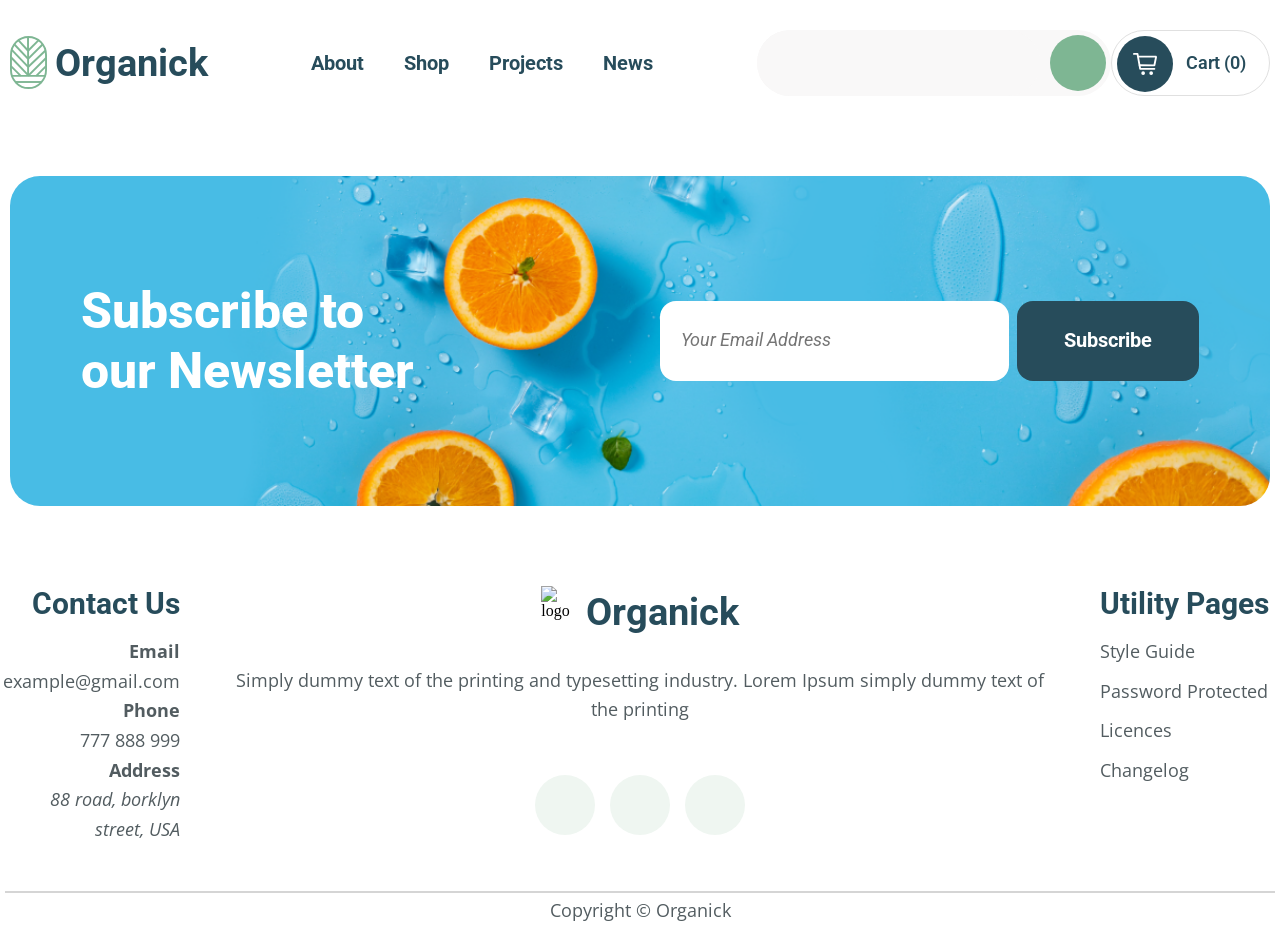
==== src/pages/aboutUs/index.html @ 2a3a6c88 "fix url" ====
<!DOCTYPE html>
<html lang="en">
<head>
    <meta charset="UTF-8">
    <meta name="viewport" content="width=device-width, initial-scale=1.0">
    <title>About Us</title>
    <link rel="preconnect" href="https://fonts.googleapis.com" />
    <link rel="preconnect" href="https://fonts.gstatic.com" crossorigin />
    <link
      href="https://fonts.googleapis.com/css2?family=Open+Sans:ital,wght@0,300..800;1,300..800&family=Roboto:ital,wght@0,100..900;1,100..900&family=Yellowtail&display=swap"
      rel="stylesheet"
    />
    <link rel="stylesheet" href="../../styles/main.css" />
</head>
<body>
    <main class = "main"></main>
    <script type="module" src="../../js/main.js"></script>
</body>
</html>
---- src/styles/main.css ----
@import url("normalize.css");
@import url("variables.css");
@import url("components/header.css");
@import url("components/logo.css");
@import url("components/nav.css");
@import url("components/nav_mob.css");
@import url("components/search.css");
@import url("components/cart_icon.css");
@import url("components/burger.css");
@import url("components/hero.css");
@import url("components/italicSuperTitle.css");
@import url("components/h1.css");
@import url("components/button.css");
@import url("components/offer.css");
@import url("components/h3.css");
@import url("components/aboutUs.css");
@import url("components/title.css");
@import url("components/paragraph.css");
@import url("components/iconBlock.css");
@import url("components/shop.css");
@import url("components/starsBlock.css");
@import url("components/product-card.css");
@import url("components/loader.css");
@import url("components/testimonialAndCounter.css");
@import url("components/slider.css");
@import url("components/circle-counter.css");
@import url("components/bestProduct.css");
@import url("components/whoWeAre.css");
@import url("components/titleWithParagraph.css");
@import url("components/gallery.css");
@import url("components/news.css");
@import url("components/new-card.css");
@import url("components/emailForm.css");
@import url("components/footer.css");
@import url("components/messenger.css");

.container {
    max-width: 1400px;
    margin: 0 auto;
}
.dfc {
    display: flex;
    flex-direction: column;
    align-items:center;
}
.dfr {
    display: flex;
    flex-direction: row;
}
.text-center {
    text-align: center;
}
.text-white {
    color: rgba(255, 255, 255, 1);
}
.m0a {
    margin: 0 auto;
}
.mb26 {
    margin-bottom: 26px;
}
.mb25 {
    margin-bottom: 25px;
}
.mb35 {
    margin-bottom: 35px;
}
.mb50 {
    margin-bottom: 50px;
}
.fs2 {
    flex-shrink: 2;
}
.fs3 {
    flex-shrink: 3;
}
.fg0 {
    flex-grow: 0;
}
.fg1 {
    flex-grow: 1;
}
.fg2 {
    flex-grow: 2;
}
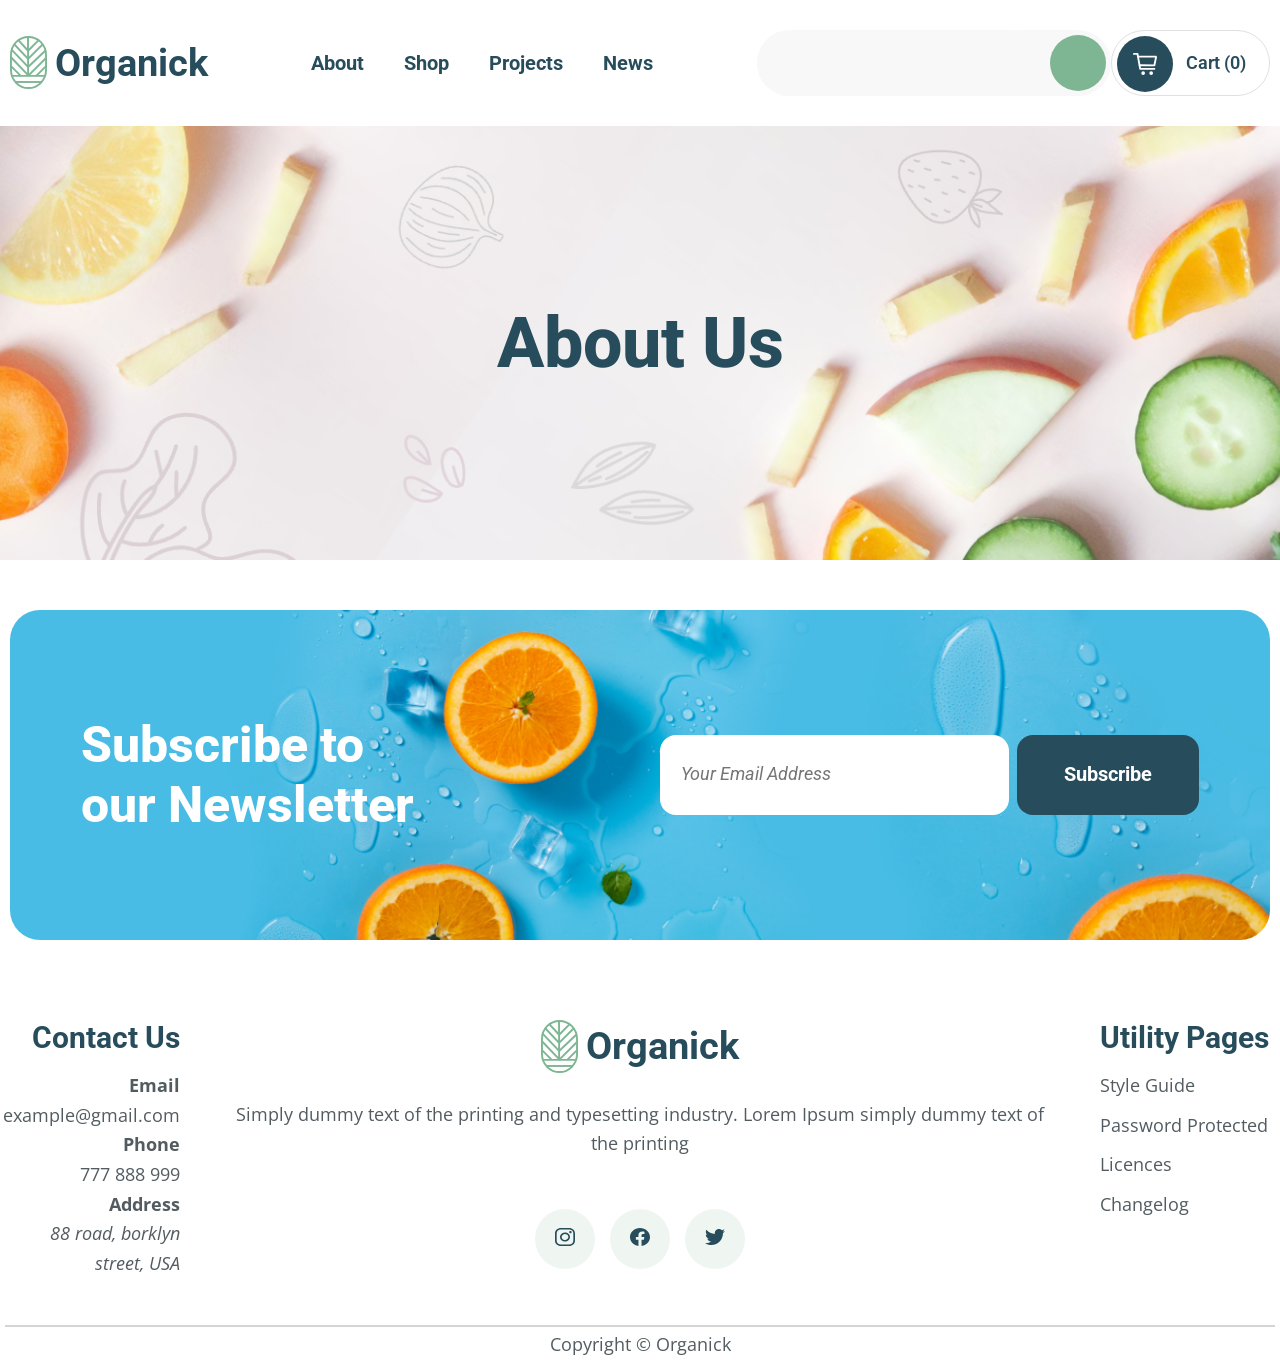
==== commit 7ec7a9c3: "banner was added" ====
--- a/src/pages/aboutUs/index.html
+++ b/src/pages/aboutUs/index.html
@@ -13,7 +13,11 @@
     <link rel="stylesheet" href="../../styles/main.css" />
 </head>
 <body>
-    <main class = "main"></main>
+    <main class = "main">
+        <section class = "banner">
+            
+        </section>
+    </main>
     <script type="module" src="../../js/main.js"></script>
 </body>
 </html>
--- a/src/styles/main.css
+++ b/src/styles/main.css
@@ -33,6 +33,7 @@
 @import url("components/emailForm.css");
 @import url("components/footer.css");
 @import url("components/messenger.css");
+@import url("components/banner.css");
 
 .container {
     max-width: 1400px;
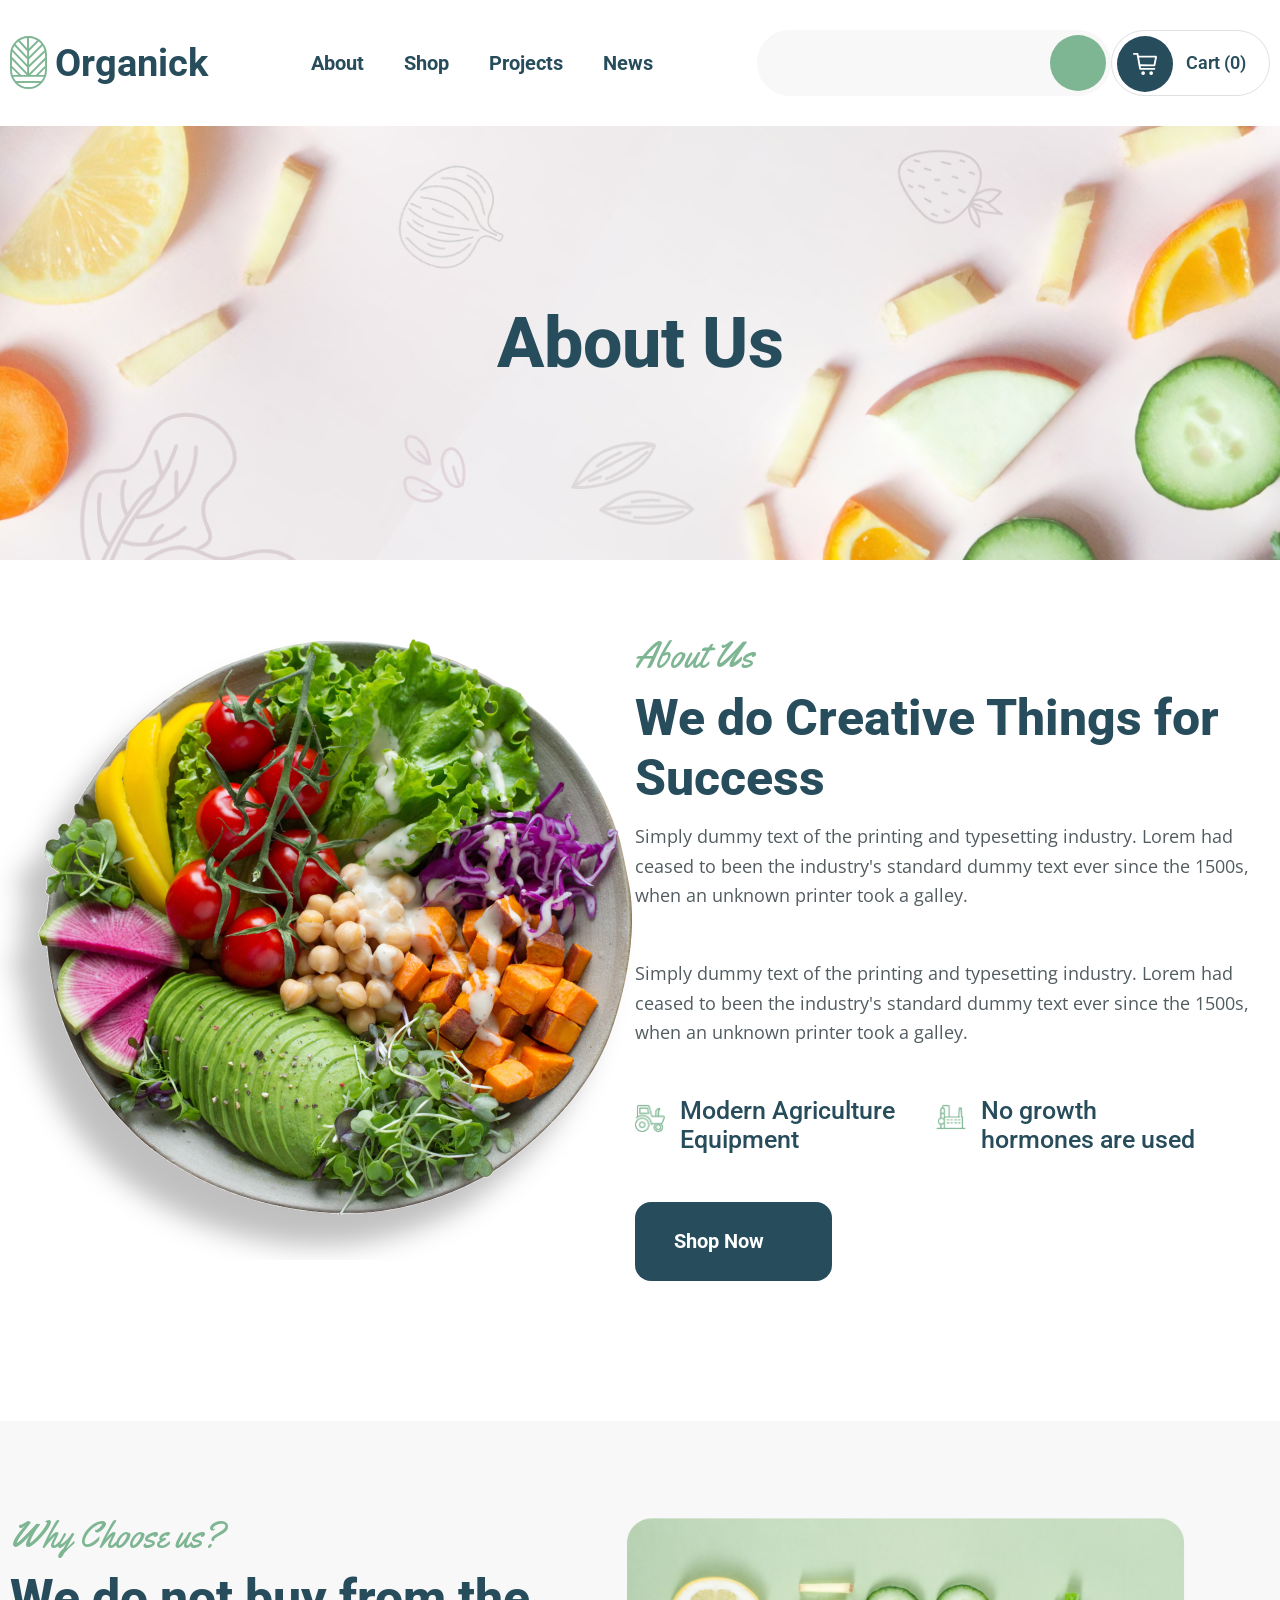
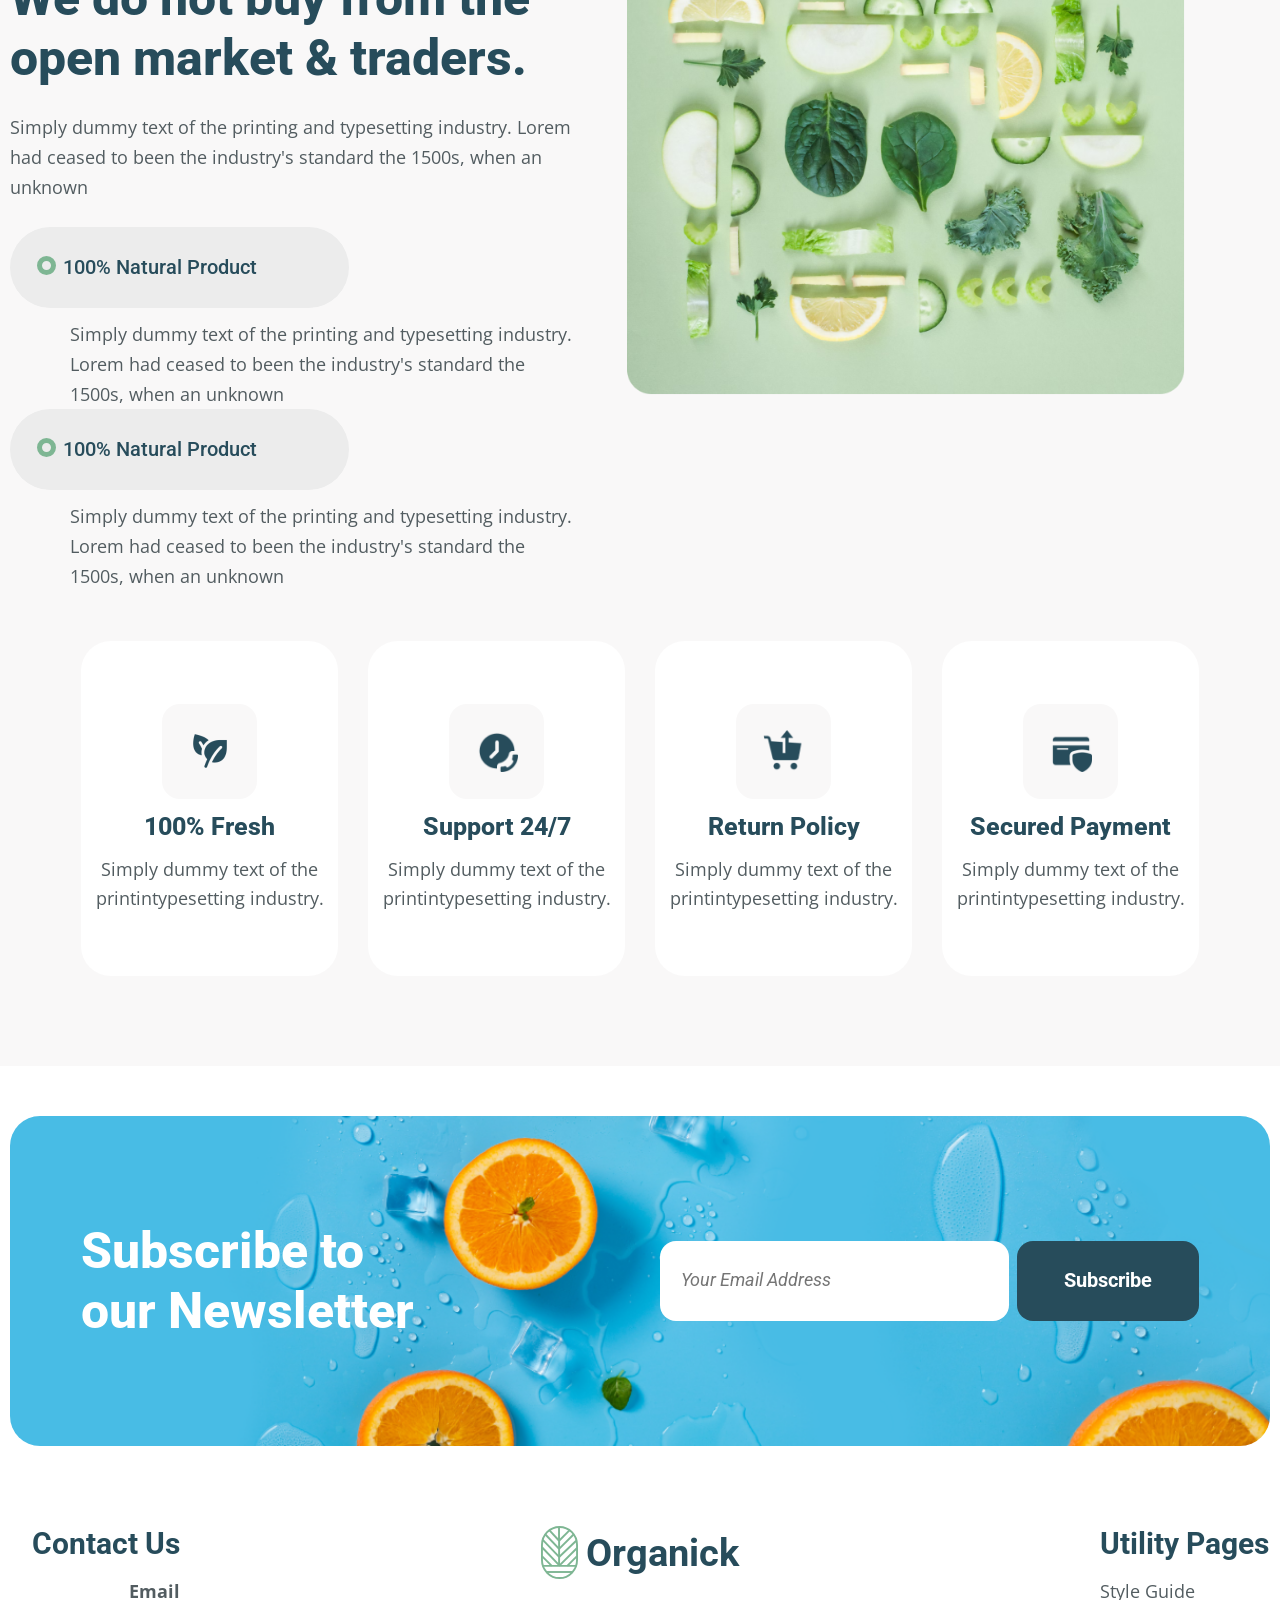
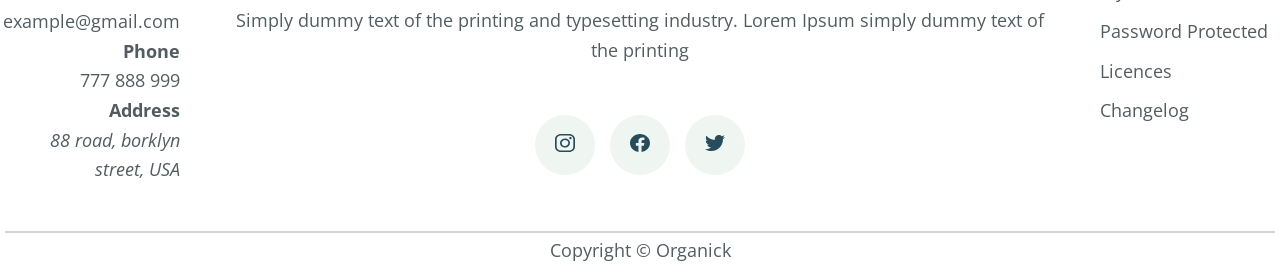
==== commit 742e2f0f: "before render workers list" ====
--- a/src/pages/aboutUs/index.html
+++ b/src/pages/aboutUs/index.html
@@ -1,8 +1,8 @@
-<!DOCTYPE html>
+<!doctype html>
 <html lang="en">
-<head>
-    <meta charset="UTF-8">
-    <meta name="viewport" content="width=device-width, initial-scale=1.0">
+  <head>
+    <meta charset="UTF-8" />
+    <meta name="viewport" content="width=device-width, initial-scale=1.0" />
     <title>About Us</title>
     <link rel="preconnect" href="https://fonts.googleapis.com" />
     <link rel="preconnect" href="https://fonts.gstatic.com" crossorigin />
@@ -11,13 +11,118 @@
       rel="stylesheet"
     />
     <link rel="stylesheet" href="../../styles/main.css" />
-</head>
-<body>
-    <main class = "main">
-        <section class = "banner">
-            
-        </section>
+  </head>
+  <body>
+    <main class="main">
+      <section class="banner"></section>
+      <section class="aboutUs bc-white">
+        <div class="container aboutUs-container">
+          <div class="aboutUs_img">
+            <img
+              class="aboutUs_img_inner top0"
+              src="../../assets/img/salate.png"
+              alt=""
+            />
+          </div>
+          <div class="aboutUs_info">
+            <span class="italicSuperTitle italicSuperTitle-mb8">About Us</span>
+            <h2 class="title title-mb14">We do Creative Things for Success</h2>
+            <p class="paragraph p-mb48">
+              Simply dummy text of the printing and typesetting industry. Lorem
+              had ceased to been the industry's standard dummy text ever since
+              the 1500s, when an unknown printer took a galley.
+            </p>
+            <p class="paragraph p-mb48">
+              Simply dummy text of the printing and typesetting industry. Lorem
+              had ceased to been the industry's standard dummy text ever since
+              the 1500s, when an unknown printer took a galley.
+            </p>
+            <div class="aboutUs_info_wrapper dfr">
+              <div class="iconTitle">
+                <div class="iconTitle_img">
+                  <img src="../../assets/icons/tractor.svg" alt="" />
+                </div>
+                <h3 class="iconTitle_title">Modern Agriculture Equipment</h3>
+              </div>
+              <div class="iconTitle">
+                <div class="iconTitle_img">
+                  <img src="../../assets/icons/chemical-plant.svg" alt="" />
+                </div>
+                <h3 class="iconTitle_title">No growth hormones are used</h3>
+              </div>
+            </div>
+            <a href="#" class="button btn-dark-color">
+              <span class="button_text text-white">Shop Now</span>
+              <div class="button_icon">
+                <img src="src/assets/icons/aerrow-blue.svg" alt="" />
+              </div>
+            </a>
+          </div>
+        </div>
+      </section>
+      <section class="chooseUs">
+        <div class="container chooseUs-container">
+          <div class="chooseUs_upperBlock">
+            <div class="chooseUs_upperBlock_info">
+              <span class="italicSuperTitle italicSuperTitle-mb8"
+                >Why Choose us?</span
+              >
+              <h2 class="title mb25">
+                We do not buy from the open market & traders.
+              </h2>
+              <p class="paragraph mb25">
+                Simply dummy text of the printing and typesetting industry.
+                Lorem had ceased to been the industry's standard the 1500s, when
+                an unknown
+              </p>
+              <div class="title-block01 mb12">
+                <div class="title-block01_circle"></div>
+                <span class="title-block01_text">100% Natural Product</span>
+              </div>
+              <p class="paragraph ml60">
+                Simply dummy text of the printing and typesetting industry.
+                Lorem had ceased to been the industry's standard the 1500s, when
+                an unknown
+              </p>
+              <div class="title-block01 mb12">
+                <div class="title-block01_circle"></div>
+                <span class="title-block01_text">100% Natural Product</span>
+              </div>
+              <p class="paragraph ml60">
+                Simply dummy text of the printing and typesetting industry.
+                Lorem had ceased to been the industry's standard the 1500s, when
+                an unknown
+              </p>
+            </div>
+            <div class="choose_upperBlock_img"><img src="../../assets/img/photo05.png" alt="" /></div>
+          </div>
+          <div class="chooseUs_lowerBlock">
+            <div class = "chooseUs_lowerBlock_wrapper">
+              <div class="best-side-card">
+                <div class = "best-side-card_rounded"><div class = "best-side-card_rounded_icon"><img src="../../assets/icons/natural-food.png" alt=""></div></div>
+                <h6 class = "best-side-card_title">100% Fresh</h6>
+                <p class = "best-side-card_text">Simply dummy text of the printintypesetting industry.</p>
+              </div>
+              <div class="best-side-card">
+                <div class = "best-side-card_rounded"><div class = "best-side-card_rounded_icon"><img src="../../assets/icons/phone-time.png" alt=""></div></div>
+                <h6 class = "best-side-card_title">Support 24/7</h6>
+                <p class = "best-side-card_text">Simply dummy text of the printintypesetting industry.</p>
+              </div>
+              <div class="best-side-card">
+                <div class = "best-side-card_rounded"><div class = "best-side-card_rounded_icon"><img src="../../assets/icons/return-purchase.png" alt=""></div></div>
+                <h6 class = "best-side-card_title">Return Policy</h6>
+                <p class = "best-side-card_text">Simply dummy text of the printintypesetting industry.</p>
+              </div>
+              <div class="best-side-card">
+                <div class = "best-side-card_rounded"><div class = "best-side-card_rounded_icon"><img src="../../assets/icons/card-security.png" alt=""></div></div>
+                <h6 class = "best-side-card_title">Secured Payment</h6>
+                <p class = "best-side-card_text">Simply dummy text of the printintypesetting industry.</p>
+              </div>
+            </div>
+          </div>
+        </div>
+      </section>
     </main>
     <script type="module" src="../../js/main.js"></script>
-</body>
-</html>+  </body>
+</html>
--- a/src/styles/main.css
+++ b/src/styles/main.css
@@ -34,10 +34,20 @@
 @import url("components/footer.css");
 @import url("components/messenger.css");
 @import url("components/banner.css");
+@import url("components/iconTitle.css");
+@import url("components/title-block01.css");
+@import url("components/chooseUs.css");
+@import url("components/best-side-card.css");
 
 .container {
     max-width: 1400px;
     margin: 0 auto;
+}
+.top0 {
+    top: 0px;
+}
+.bc-white {
+    background-color: #fff;
 }
 .dfc {
     display: flex;
@@ -57,6 +67,9 @@
 .m0a {
     margin: 0 auto;
 }
+.mb12 {
+    margin-bottom: 12px;
+}
 .mb26 {
     margin-bottom: 26px;
 }
@@ -68,6 +81,12 @@
 }
 .mb50 {
     margin-bottom: 50px;
+}
+.mbl25 {
+    margin-left: 25px;
+}
+.ml60 {
+    margin-left: 60px;
 }
 .fs2 {
     flex-shrink: 2;
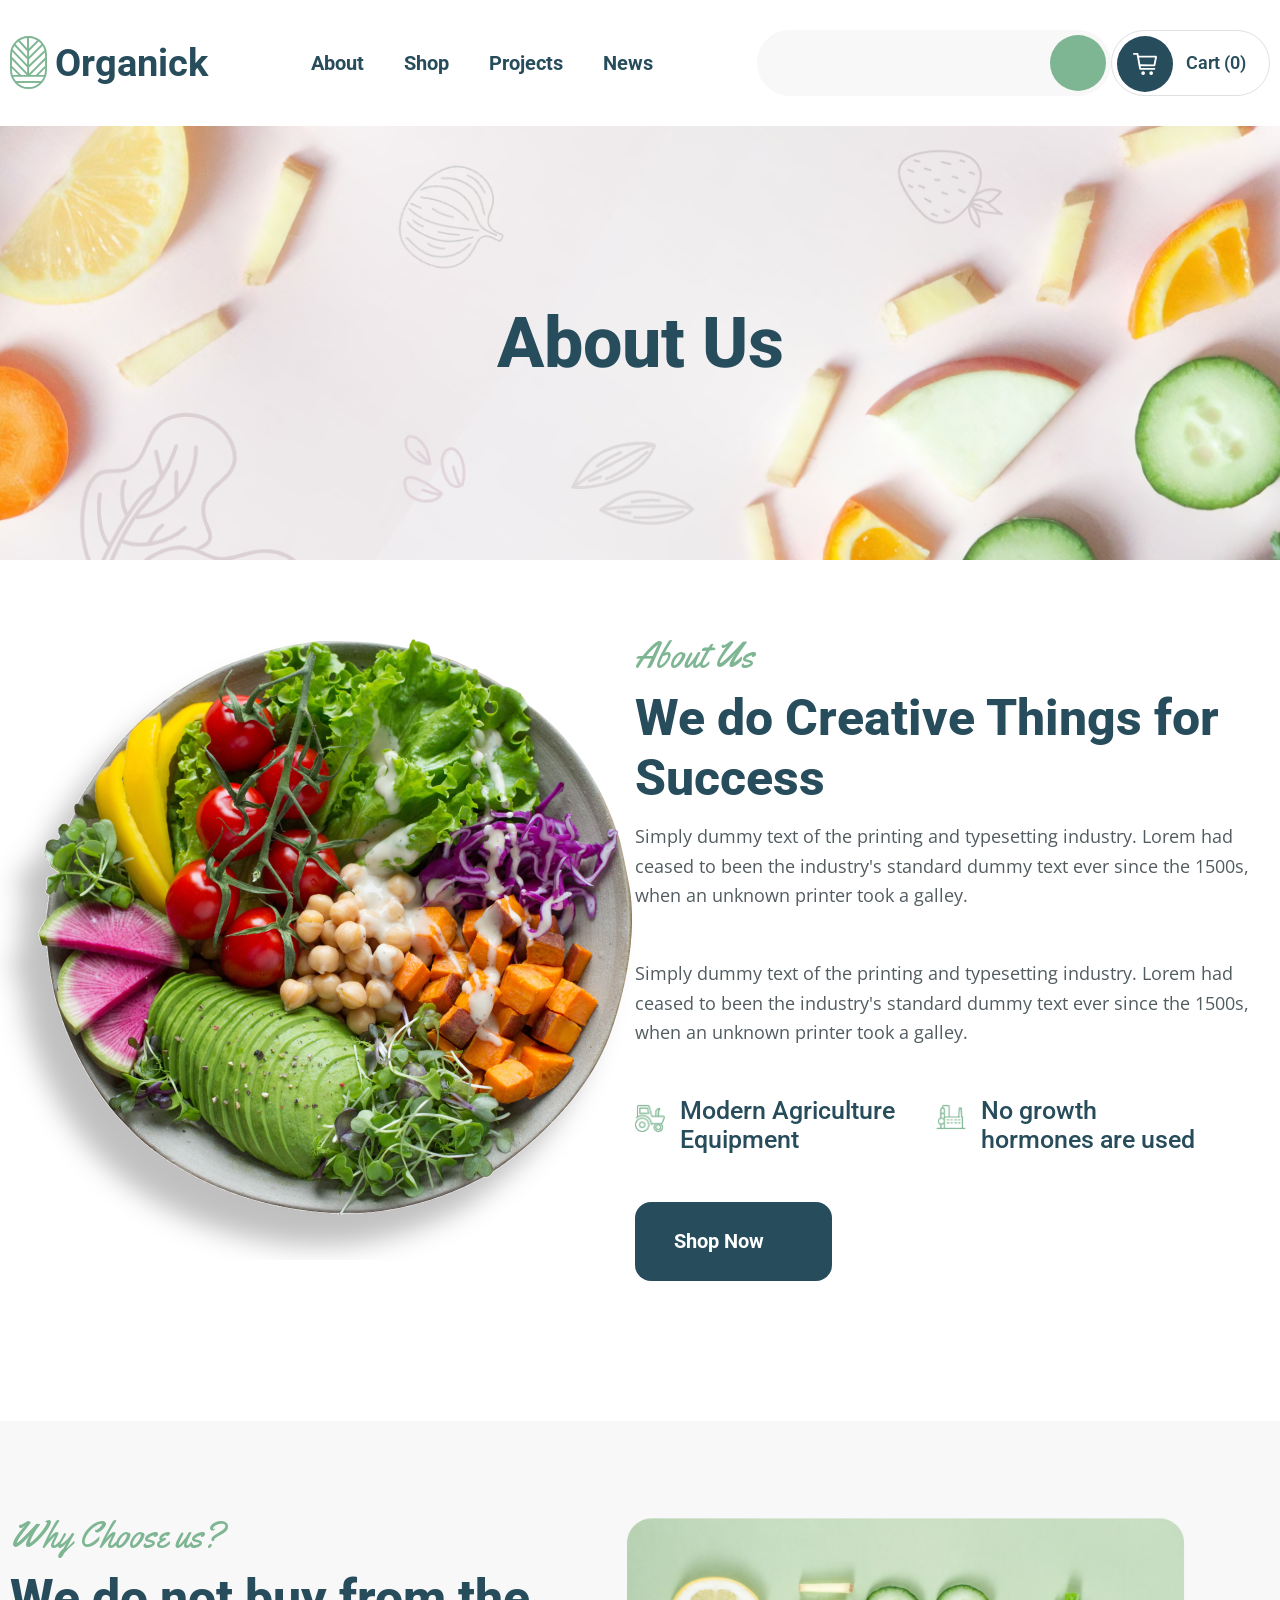
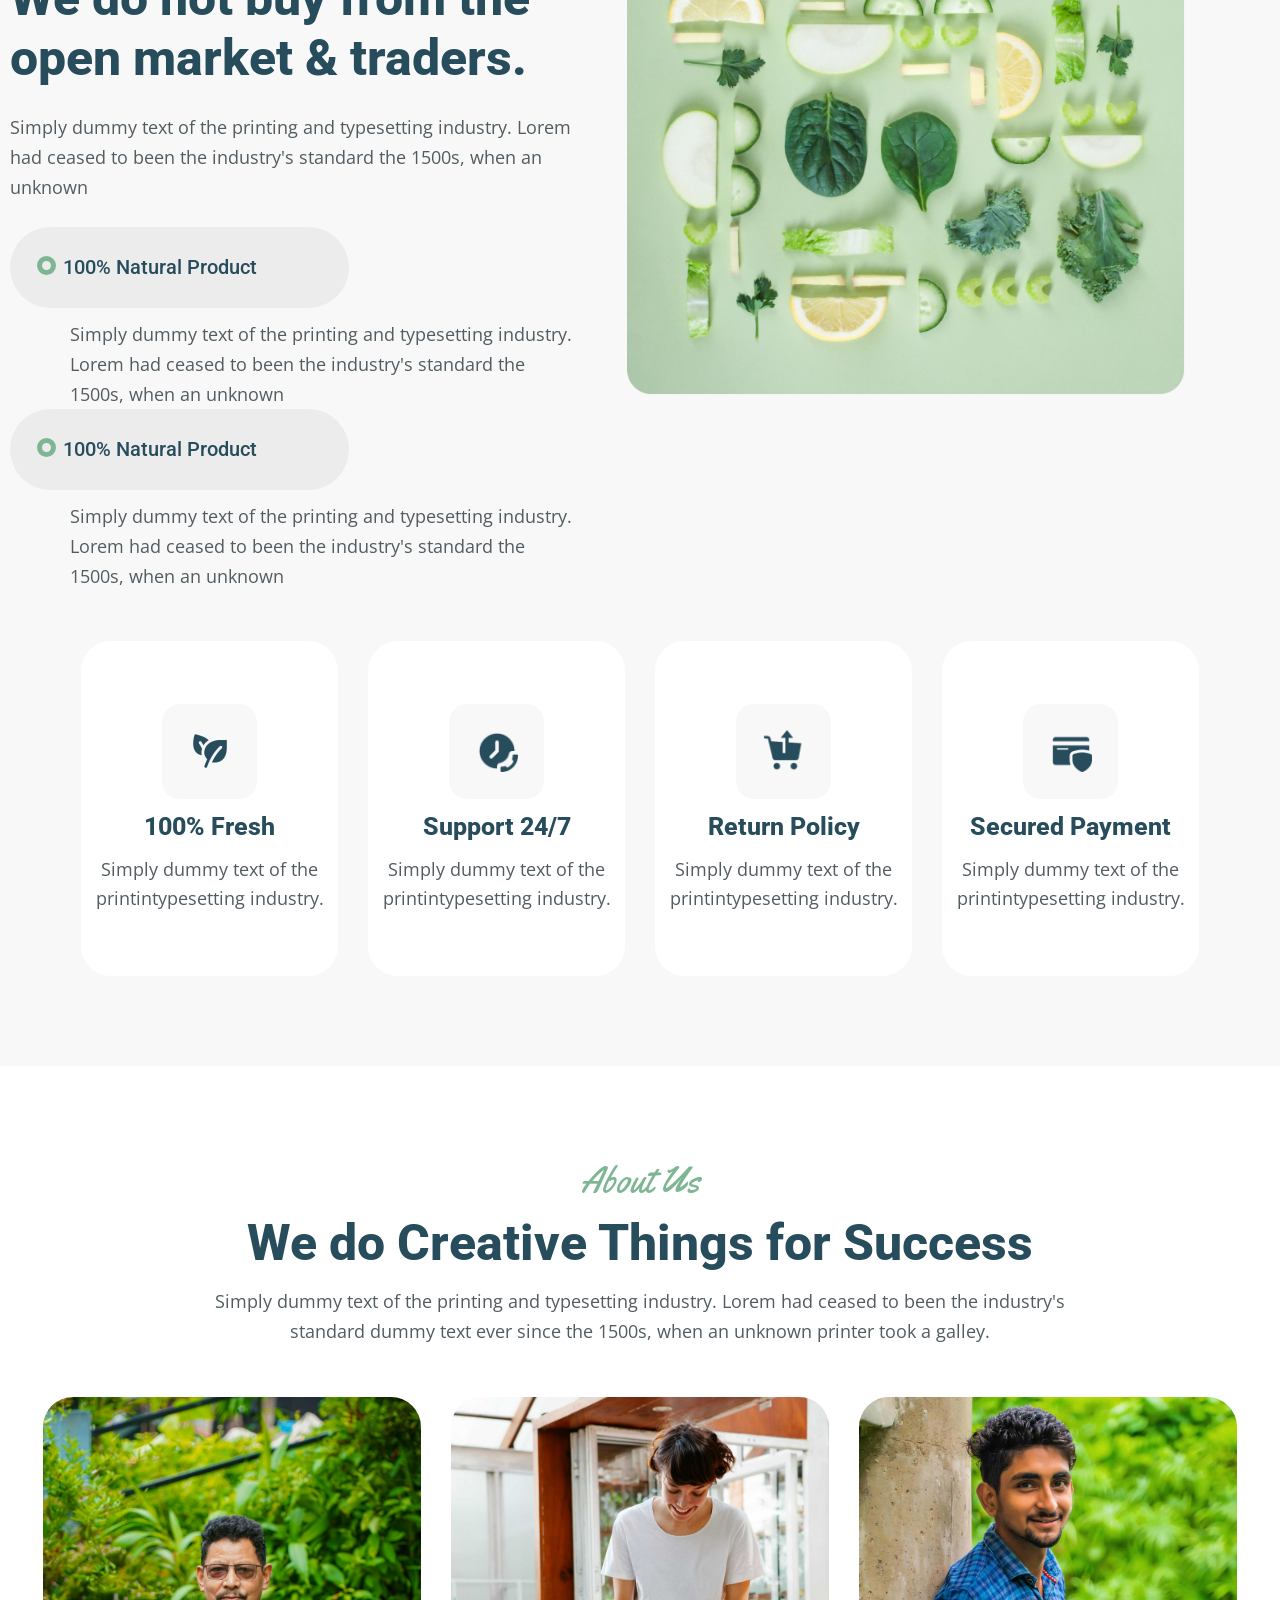
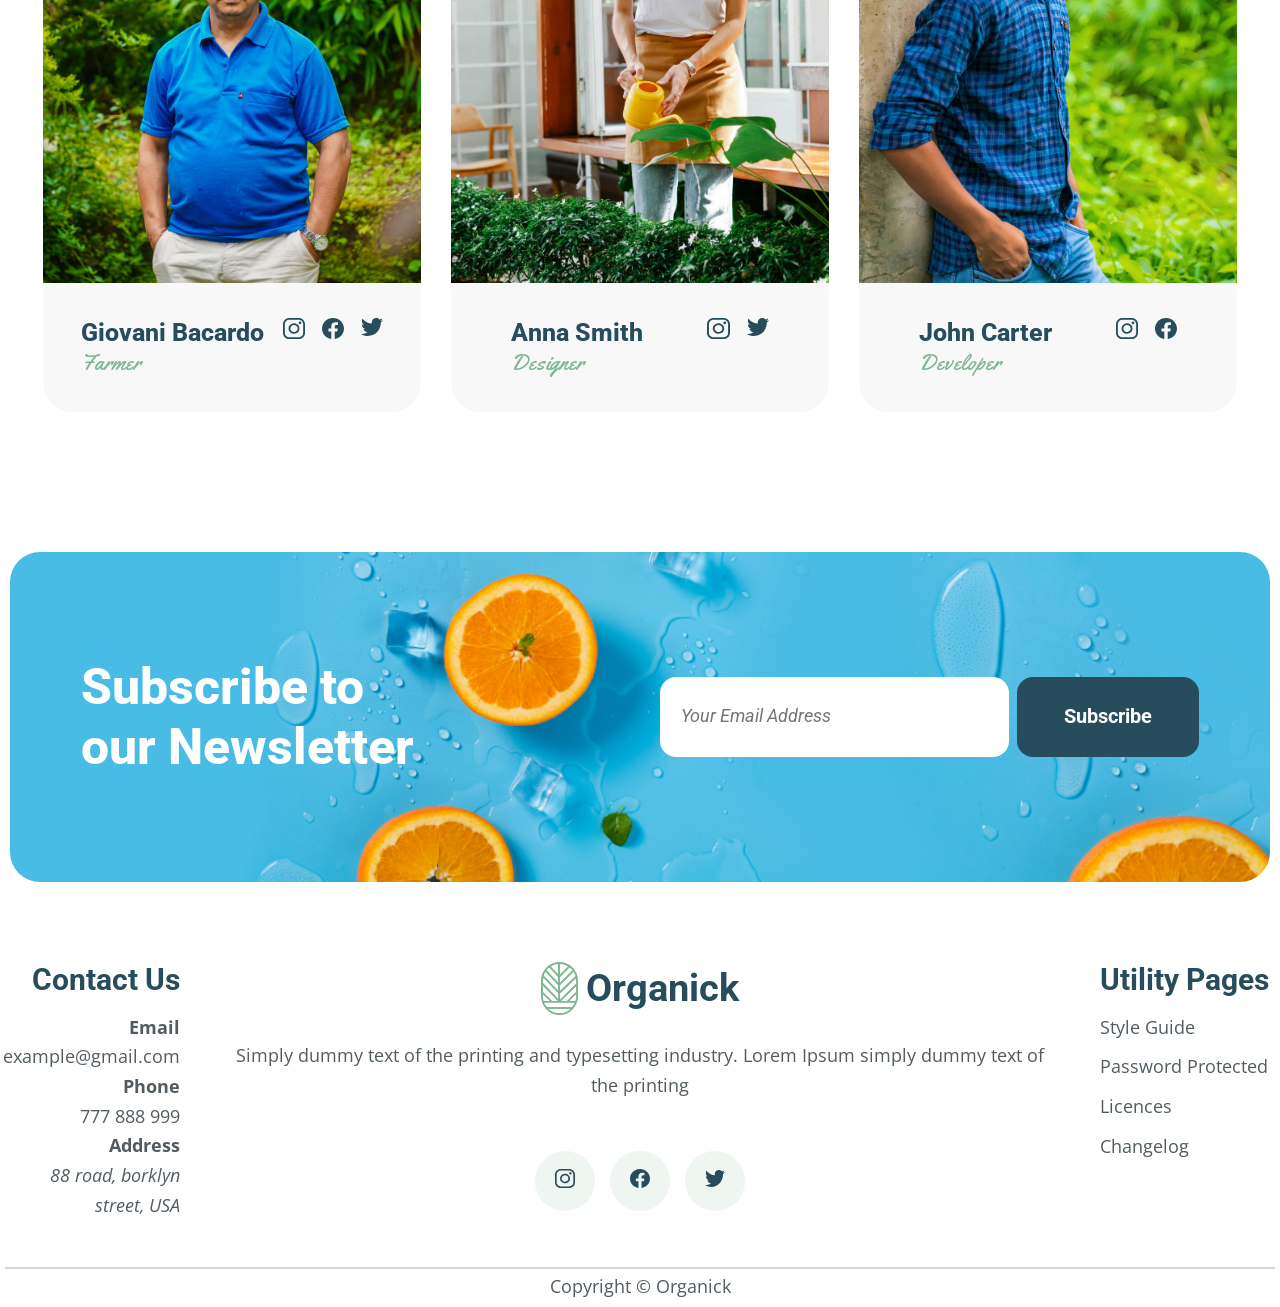
==== commit 05454155: "team list was dane and page about us too" ====
--- a/src/pages/aboutUs/index.html
+++ b/src/pages/aboutUs/index.html
@@ -94,29 +94,85 @@
                 an unknown
               </p>
             </div>
-            <div class="choose_upperBlock_img"><img src="../../assets/img/photo05.png" alt="" /></div>
+            <div class="choose_upperBlock_img">
+              <img src="../../assets/img/photo05.png" alt="" />
+            </div>
           </div>
           <div class="chooseUs_lowerBlock">
-            <div class = "chooseUs_lowerBlock_wrapper">
+            <div class="chooseUs_lowerBlock_wrapper">
               <div class="best-side-card">
-                <div class = "best-side-card_rounded"><div class = "best-side-card_rounded_icon"><img src="../../assets/icons/natural-food.png" alt=""></div></div>
-                <h6 class = "best-side-card_title">100% Fresh</h6>
-                <p class = "best-side-card_text">Simply dummy text of the printintypesetting industry.</p>
+                <div class="best-side-card_rounded">
+                  <div class="best-side-card_rounded_icon">
+                    <img src="../../assets/icons/natural-food.png" alt="" />
+                  </div>
+                </div>
+                <h6 class="best-side-card_title">100% Fresh</h6>
+                <p class="best-side-card_text">
+                  Simply dummy text of the printintypesetting industry.
+                </p>
               </div>
               <div class="best-side-card">
-                <div class = "best-side-card_rounded"><div class = "best-side-card_rounded_icon"><img src="../../assets/icons/phone-time.png" alt=""></div></div>
-                <h6 class = "best-side-card_title">Support 24/7</h6>
-                <p class = "best-side-card_text">Simply dummy text of the printintypesetting industry.</p>
+                <div class="best-side-card_rounded">
+                  <div class="best-side-card_rounded_icon">
+                    <img src="../../assets/icons/phone-time.png" alt="" />
+                  </div>
+                </div>
+                <h6 class="best-side-card_title">Support 24/7</h6>
+                <p class="best-side-card_text">
+                  Simply dummy text of the printintypesetting industry.
+                </p>
               </div>
               <div class="best-side-card">
-                <div class = "best-side-card_rounded"><div class = "best-side-card_rounded_icon"><img src="../../assets/icons/return-purchase.png" alt=""></div></div>
-                <h6 class = "best-side-card_title">Return Policy</h6>
-                <p class = "best-side-card_text">Simply dummy text of the printintypesetting industry.</p>
+                <div class="best-side-card_rounded">
+                  <div class="best-side-card_rounded_icon">
+                    <img src="../../assets/icons/return-purchase.png" alt="" />
+                  </div>
+                </div>
+                <h6 class="best-side-card_title">Return Policy</h6>
+                <p class="best-side-card_text">
+                  Simply dummy text of the printintypesetting industry.
+                </p>
               </div>
               <div class="best-side-card">
-                <div class = "best-side-card_rounded"><div class = "best-side-card_rounded_icon"><img src="../../assets/icons/card-security.png" alt=""></div></div>
-                <h6 class = "best-side-card_title">Secured Payment</h6>
-                <p class = "best-side-card_text">Simply dummy text of the printintypesetting industry.</p>
+                <div class="best-side-card_rounded">
+                  <div class="best-side-card_rounded_icon">
+                    <img src="../../assets/icons/card-security.png" alt="" />
+                  </div>
+                </div>
+                <h6 class="best-side-card_title">Secured Payment</h6>
+                <p class="best-side-card_text">
+                  Simply dummy text of the printintypesetting industry.
+                </p>
+              </div>
+            </div>
+          </div>
+        </div>
+      </section>
+      <section class="teams">
+        <div class="container teams-container">
+          <span class="italicSuperTitle italicSuperTitle-mb8 text-center">About Us</span>
+          <h2 class="title title-mb14 text-center">We do Creative Things for Success</h2>
+          <p class="paragraph text-center mw850 m0a">
+            Simply dummy text of the printing and typesetting industry. Lorem
+            had ceased to been the industry's standard dummy text ever since the
+            1500s, when an unknown printer took a galley.
+          </p>
+          <div class="teams_wrapper">
+            <div class="team-card">
+              <div class="team-card_photo"><img src="../../assets/team/team01.jpg" alt="" /></div>
+              <div class="team-card_info">
+                <div class="team-card_info_text">
+                  <span class="team-card_info_text_name">Giovani Bacardo</span>
+                  <span class="team-card_info_text_profession">Farmer</span>
+                </div>
+                <div class="team-card_info_messengers">
+                  <a href="#" class="team-card_info_messengers_icon"
+                    ><img src="../../assets/logo/insta.svg" alt=""
+                  /></a>
+                  <a href="#" class="team-card_info_messengers_icon"
+                    ><img src="../../assets/logo/twiter.svg" alt=""
+                  /></a>
+                </div>
               </div>
             </div>
           </div>
--- a/src/styles/main.css
+++ b/src/styles/main.css
@@ -38,6 +38,8 @@
 @import url("components/title-block01.css");
 @import url("components/chooseUs.css");
 @import url("components/best-side-card.css");
+@import url("components/teams.css");
+@import url("components/team-card.css");
 
 .container {
     max-width: 1400px;
@@ -63,6 +65,9 @@
 }
 .text-white {
     color: rgba(255, 255, 255, 1);
+}
+.mw850 {
+    max-width: 850px;
 }
 .m0a {
     margin: 0 auto;
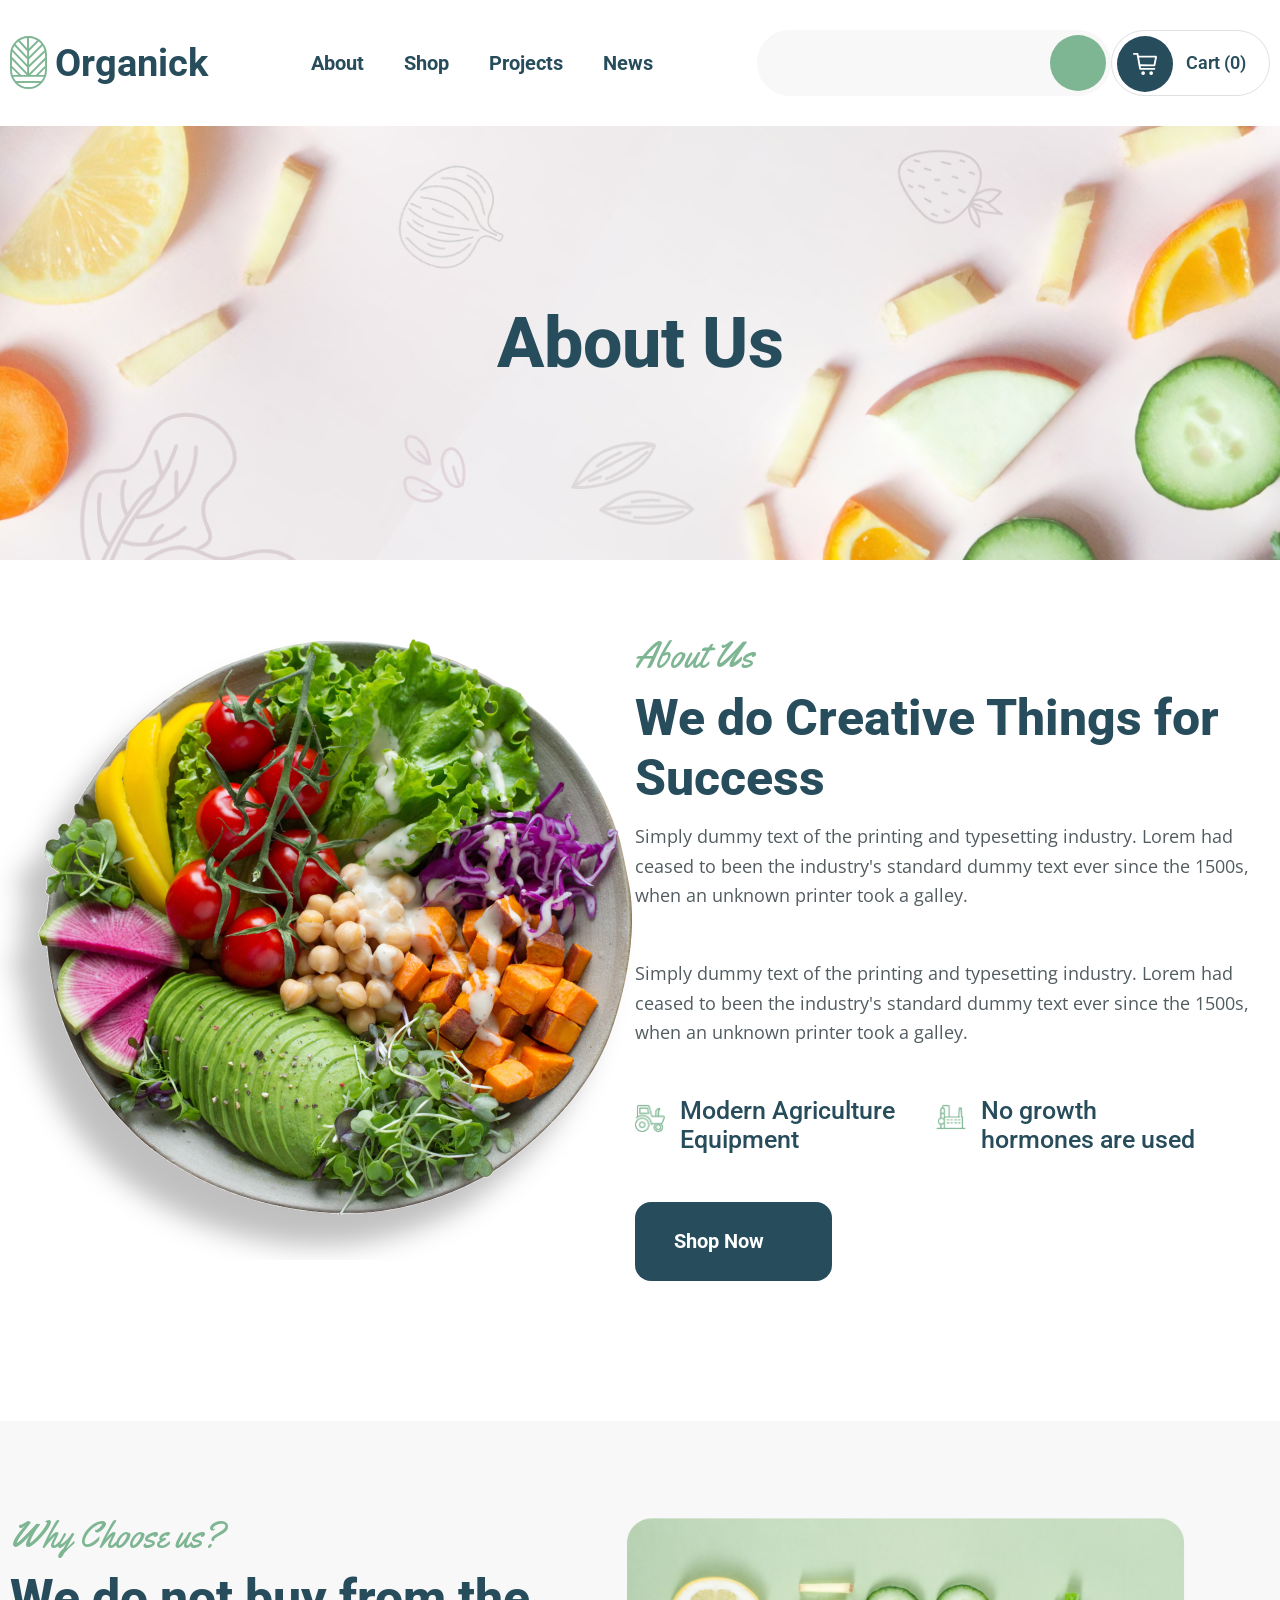
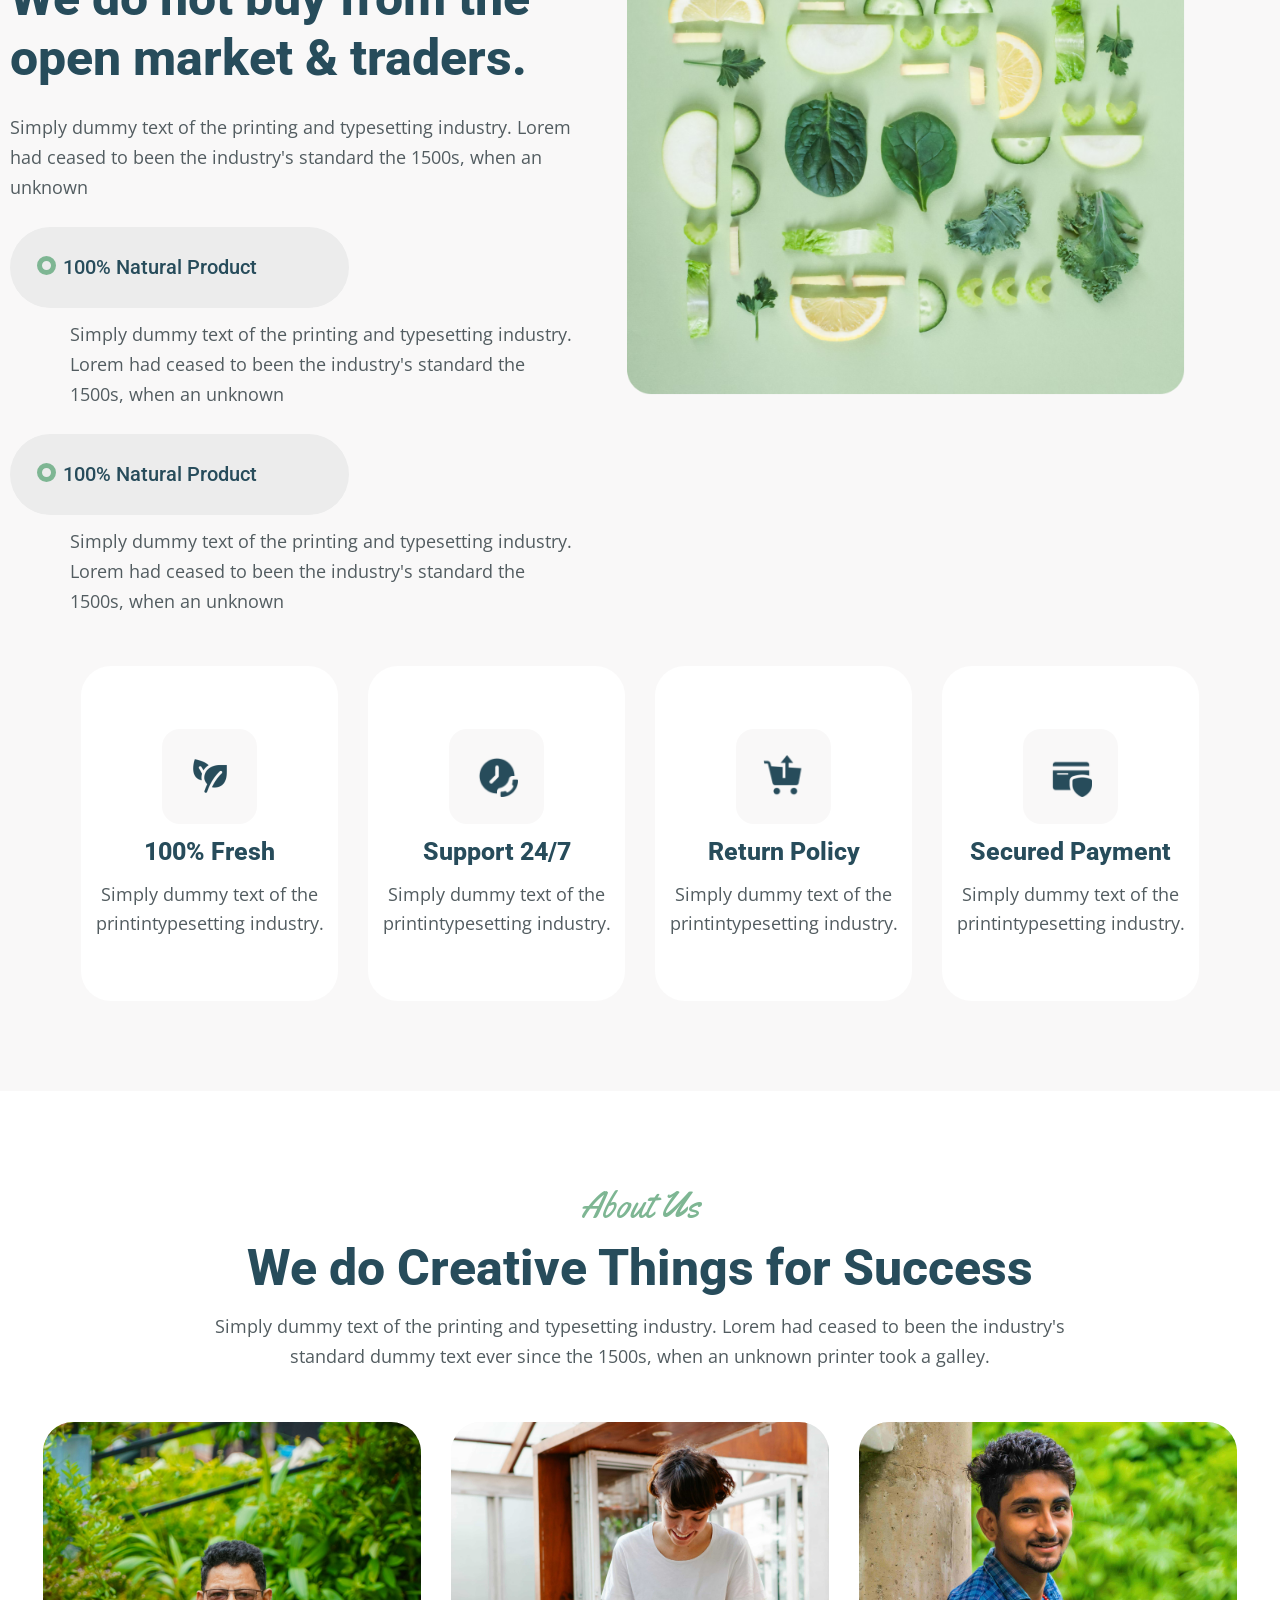
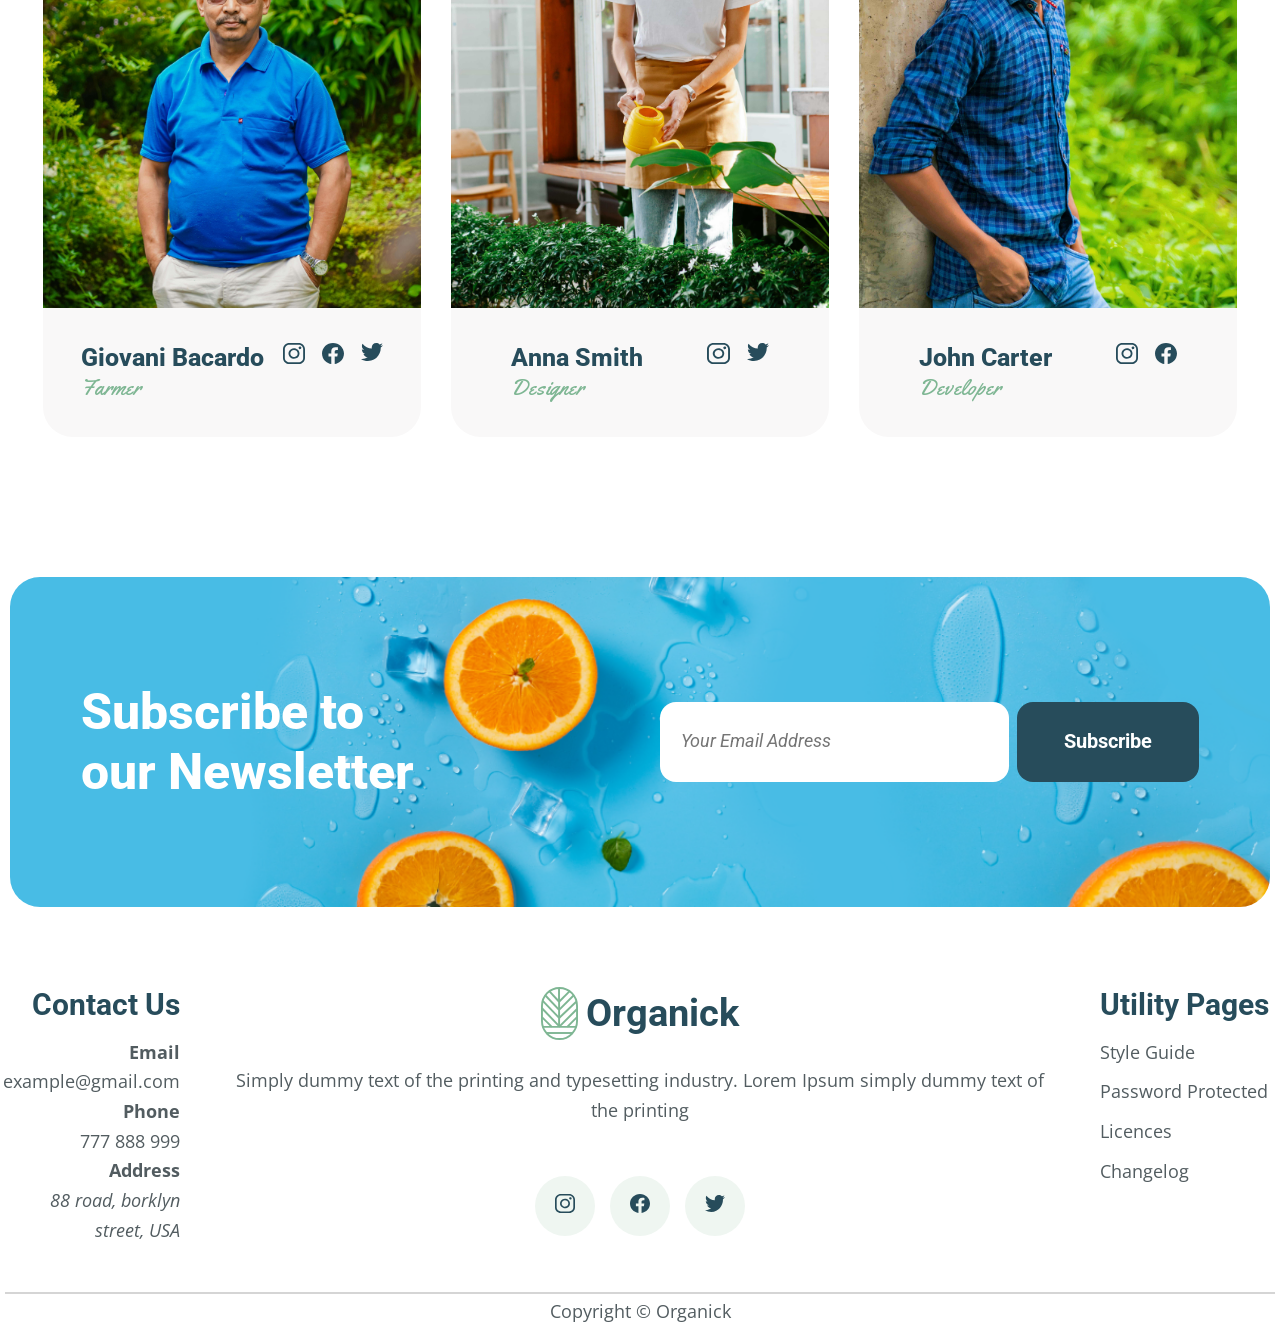
==== commit 16d4ddee: "pagination was added" ====
--- a/src/pages/aboutUs/index.html
+++ b/src/pages/aboutUs/index.html
@@ -79,7 +79,7 @@
                 <div class="title-block01_circle"></div>
                 <span class="title-block01_text">100% Natural Product</span>
               </div>
-              <p class="paragraph ml60">
+              <p class="paragraph ml60 mb25">
                 Simply dummy text of the printing and typesetting industry.
                 Lorem had ceased to been the industry's standard the 1500s, when
                 an unknown
--- a/src/styles/main.css
+++ b/src/styles/main.css
@@ -40,6 +40,7 @@
 @import url("components/best-side-card.css");
 @import url("components/teams.css");
 @import url("components/team-card.css");
+@import url("components/pagination.css");
 
 .container {
     max-width: 1400px;
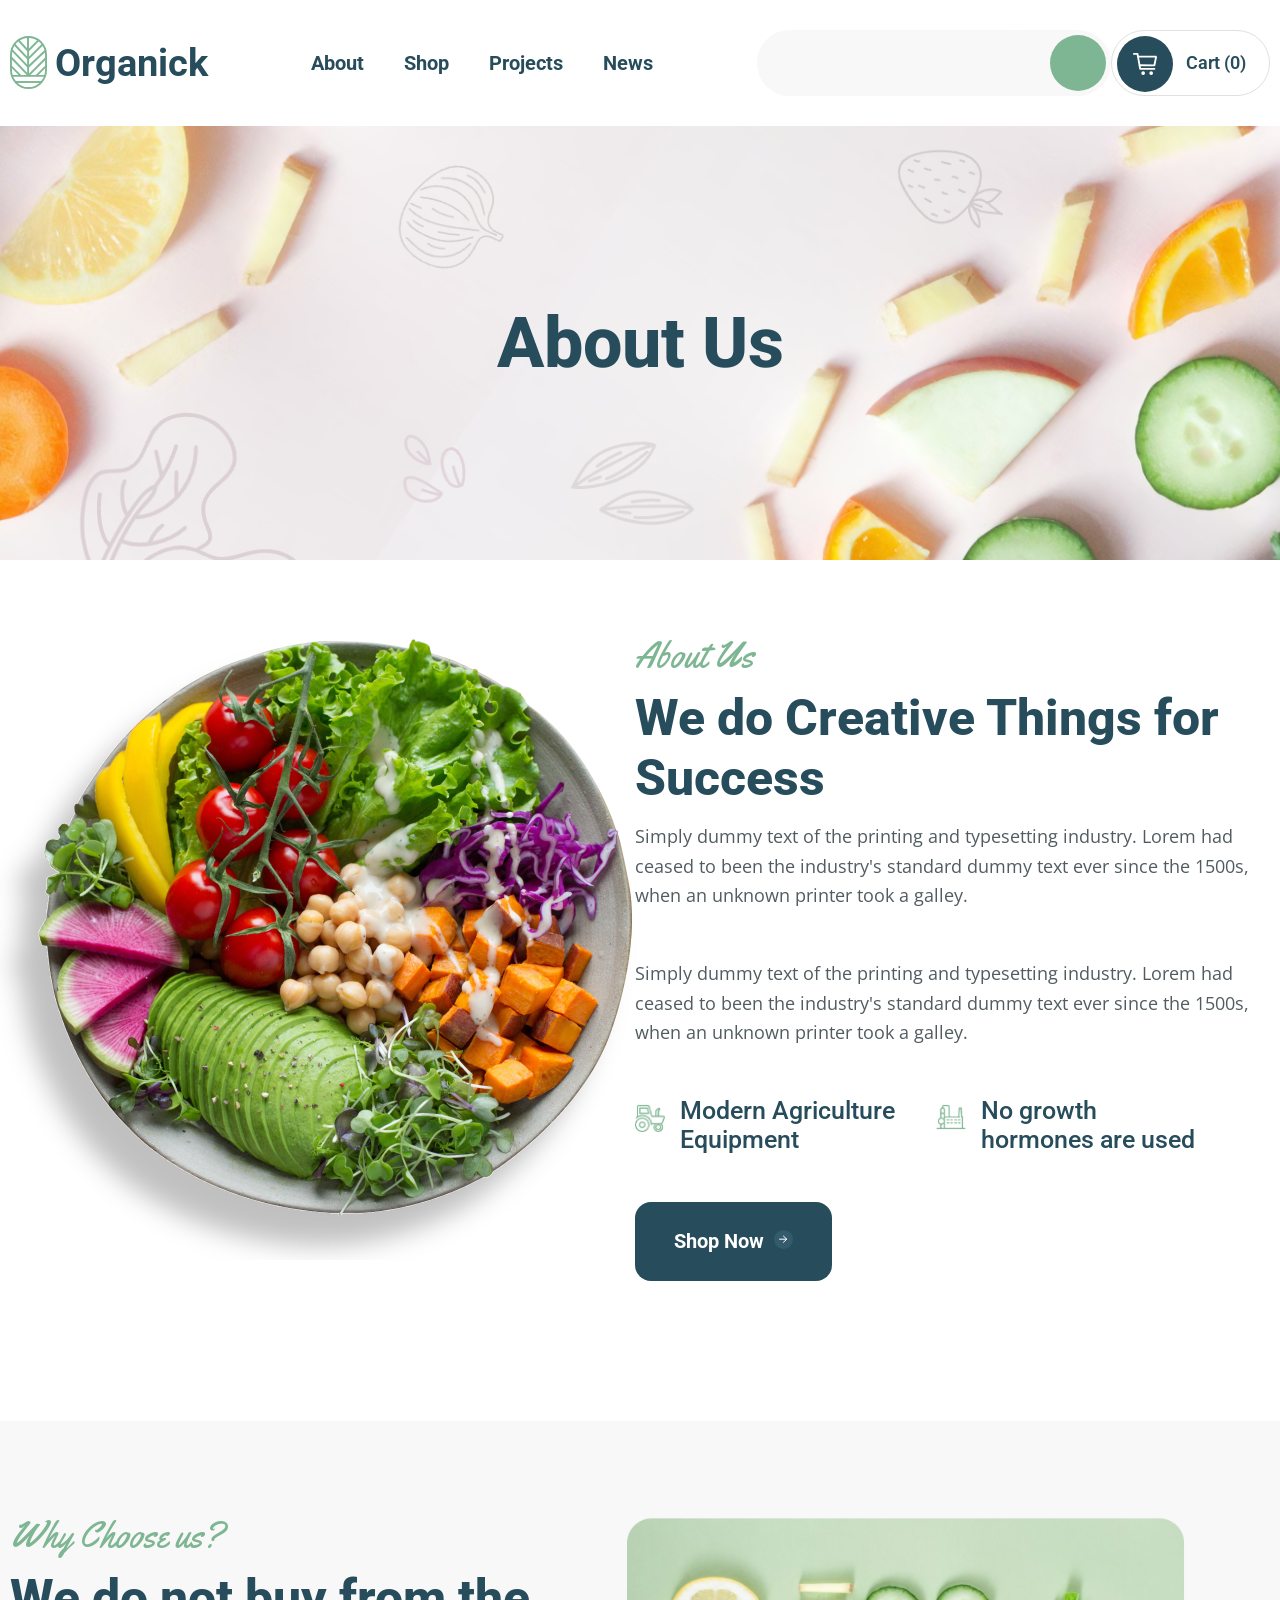
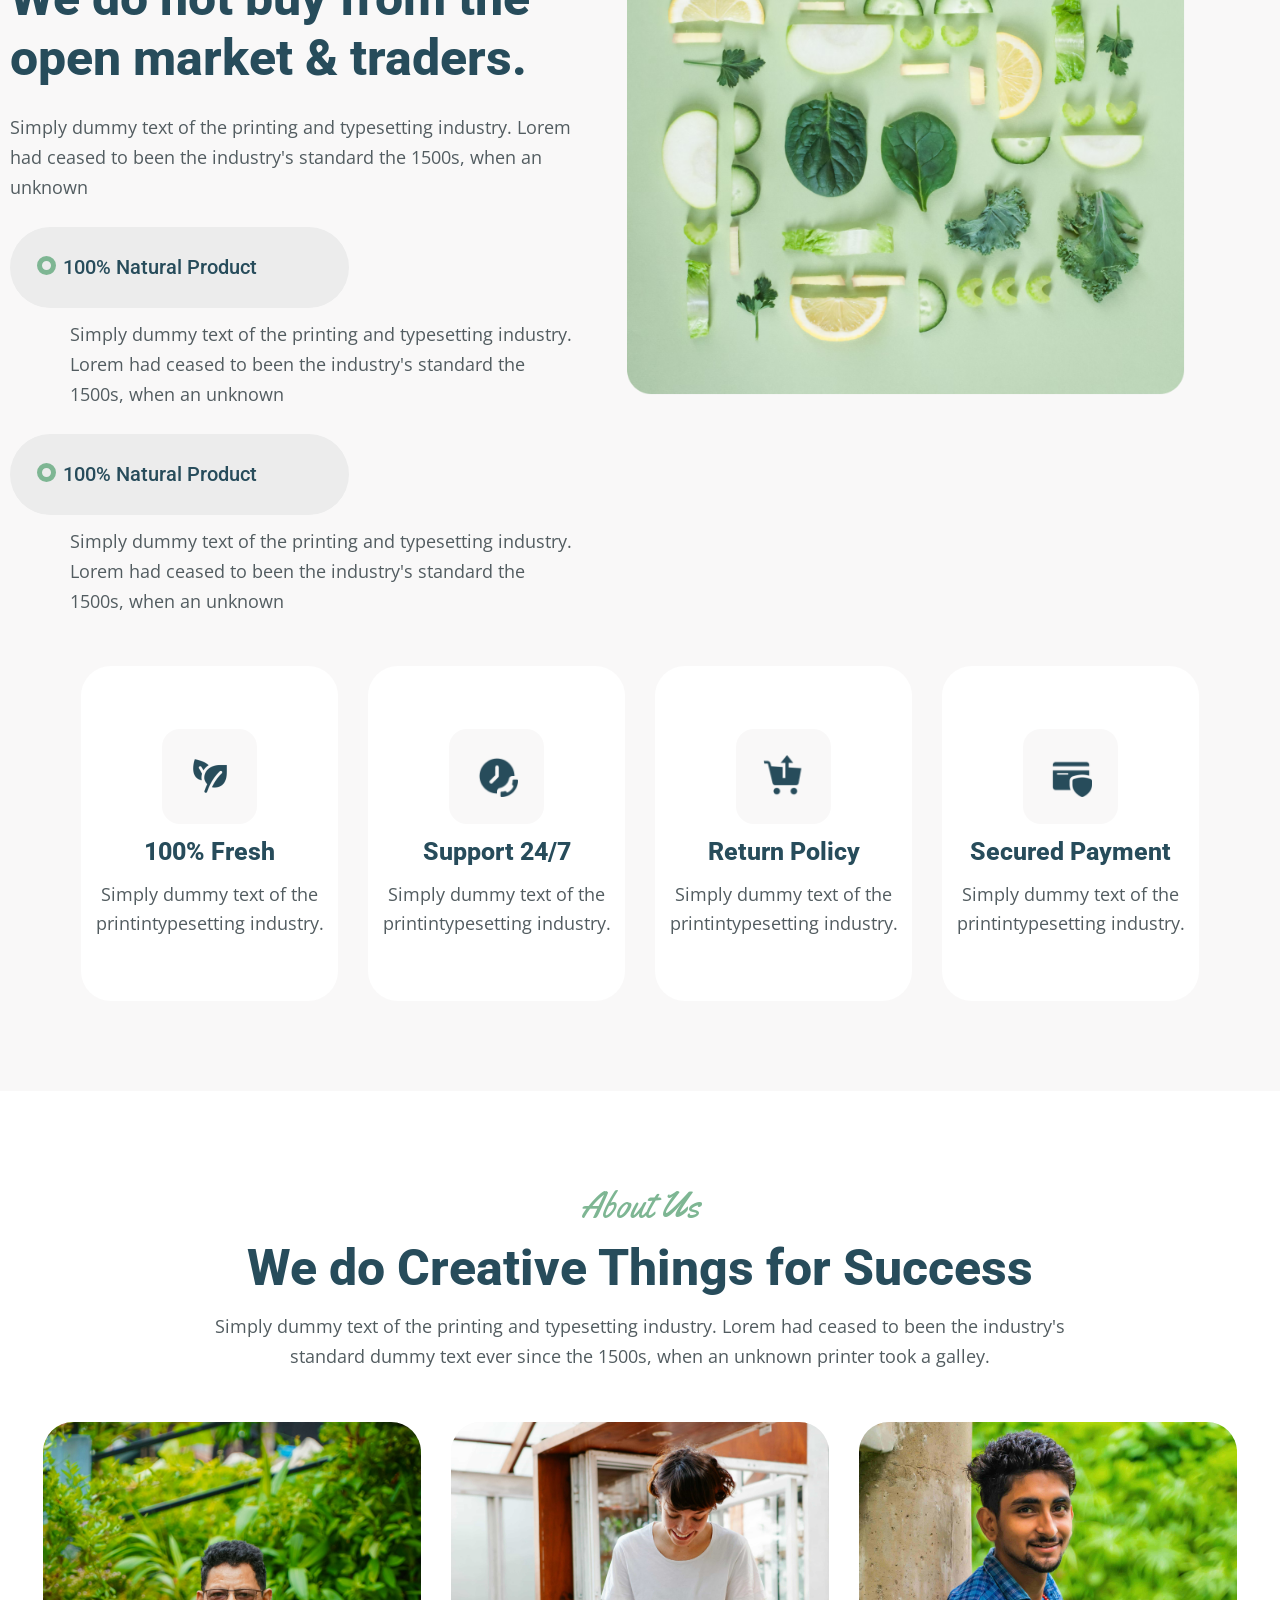
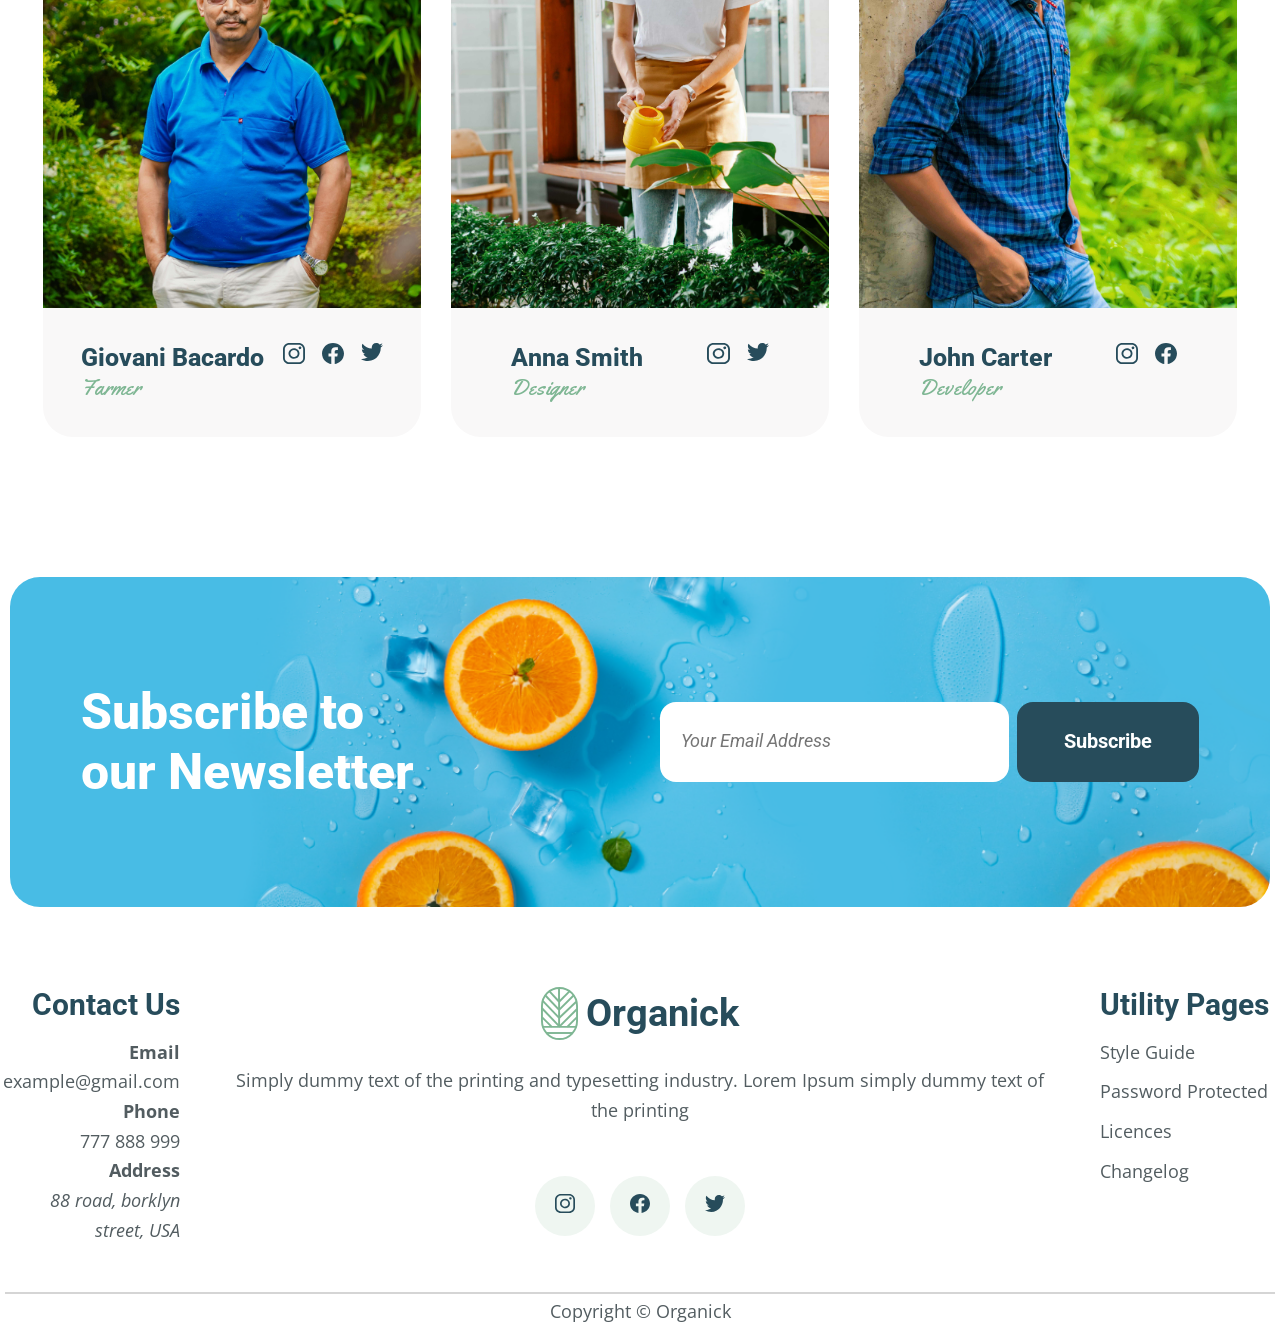
==== commit 2135433f: "loader was added" ====
--- a/src/pages/aboutUs/index.html
+++ b/src/pages/aboutUs/index.html
@@ -54,7 +54,7 @@
             <a href="#" class="button btn-dark-color">
               <span class="button_text text-white">Shop Now</span>
               <div class="button_icon">
-                <img src="src/assets/icons/aerrow-blue.svg" alt="" />
+                <img src="../../assets/icons/aerrow-blue.svg" alt="" />
               </div>
             </a>
           </div>
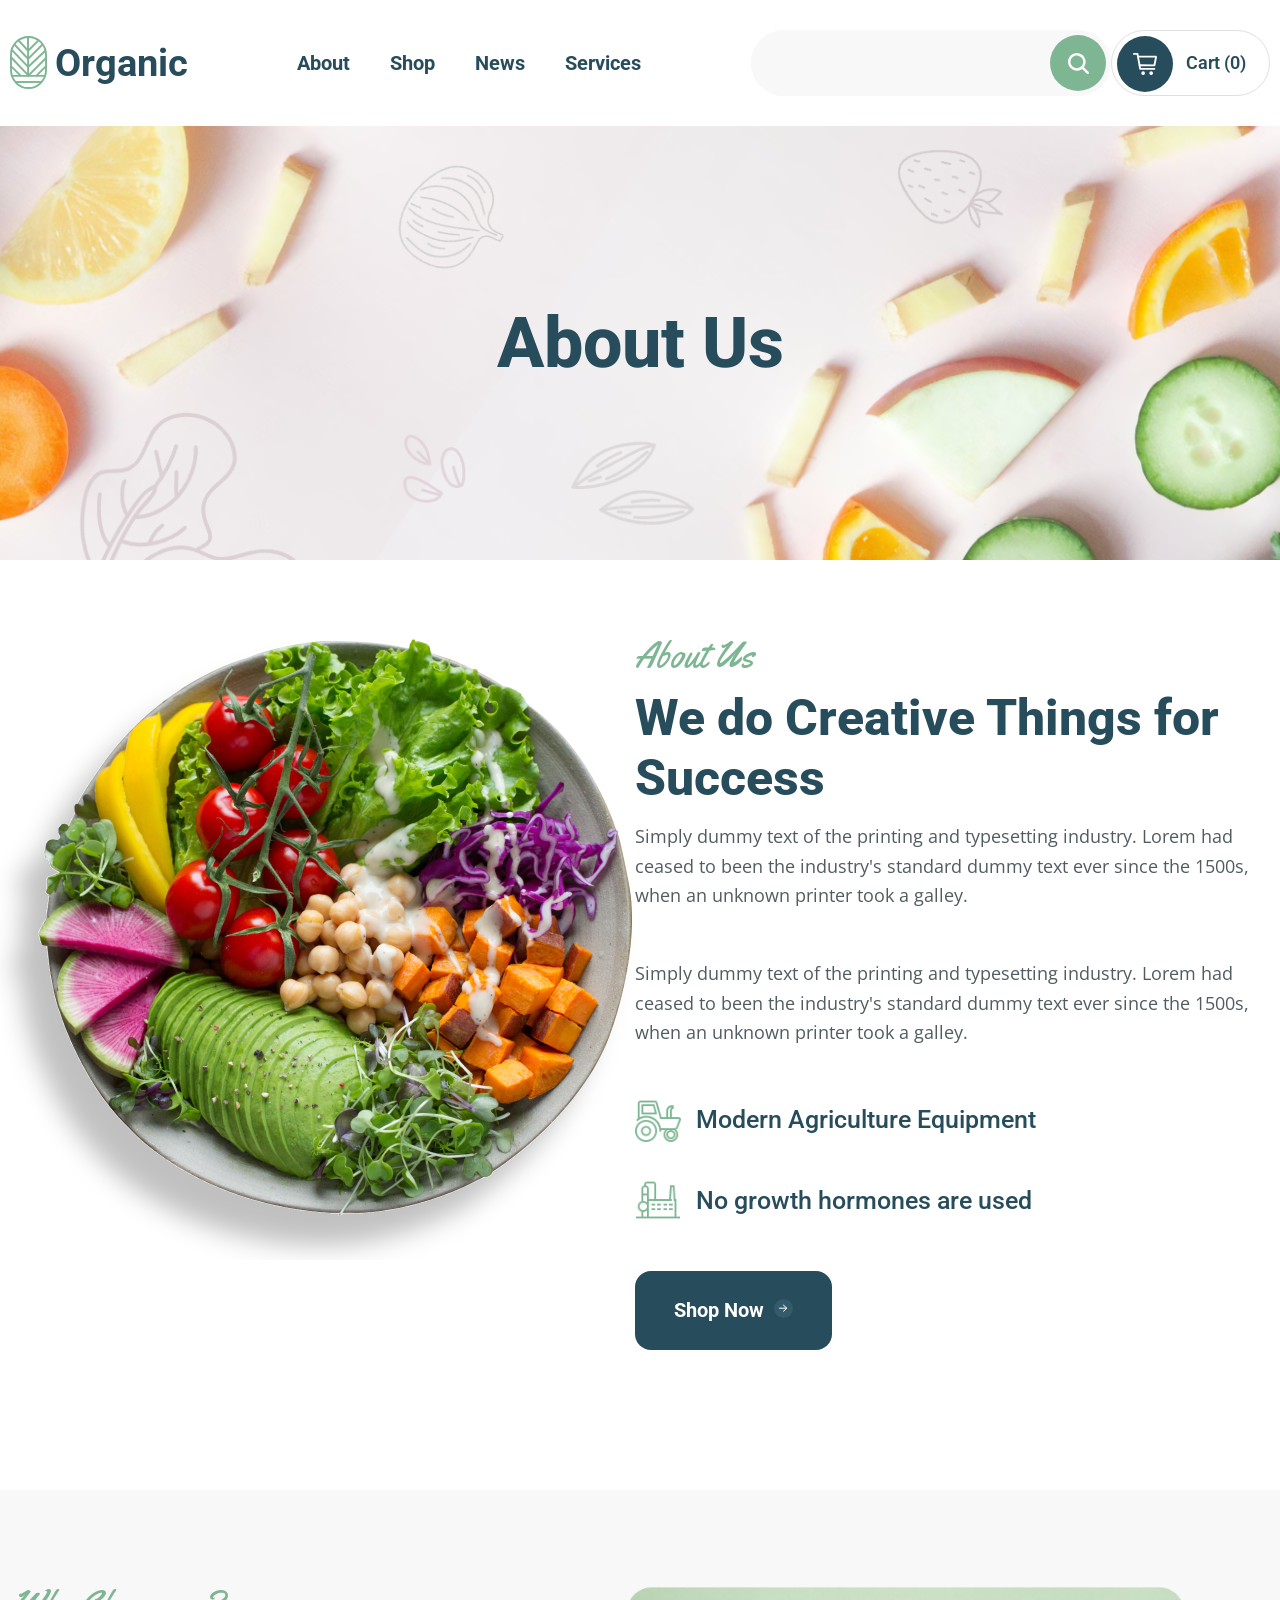
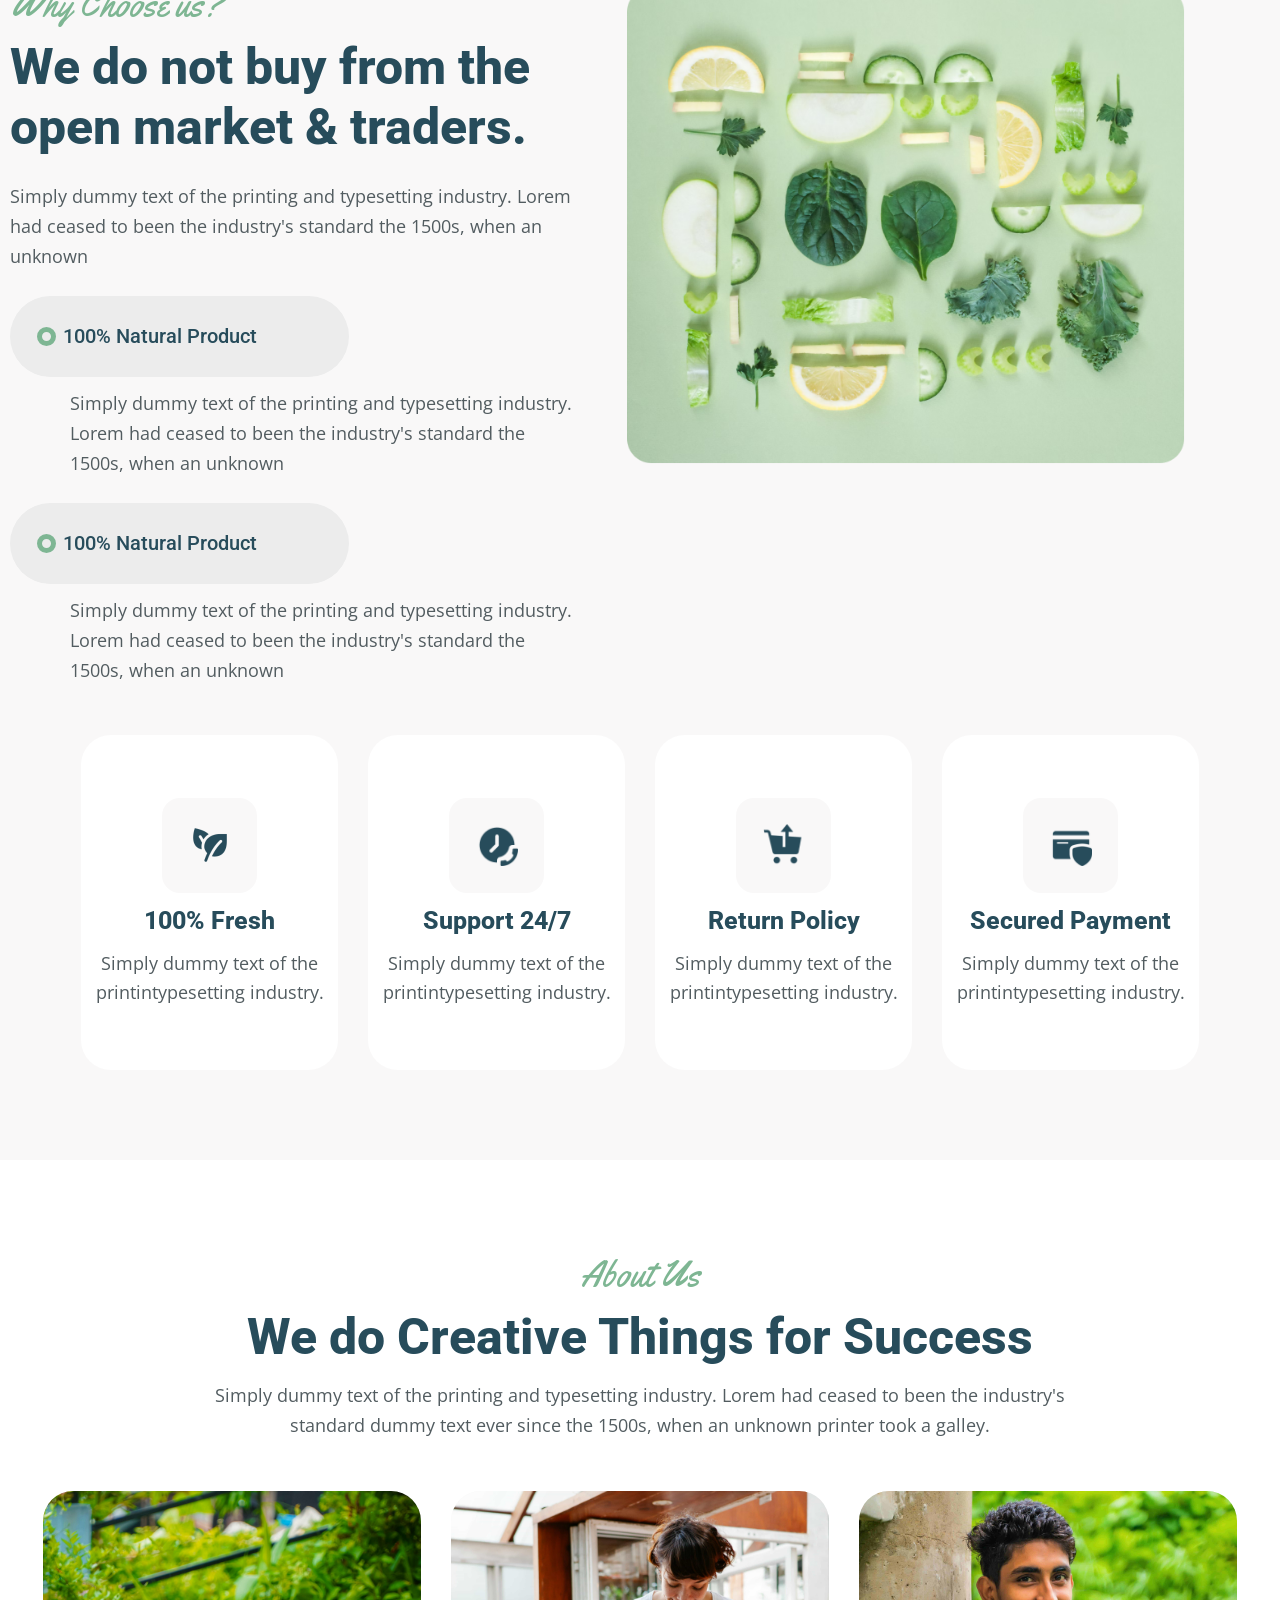
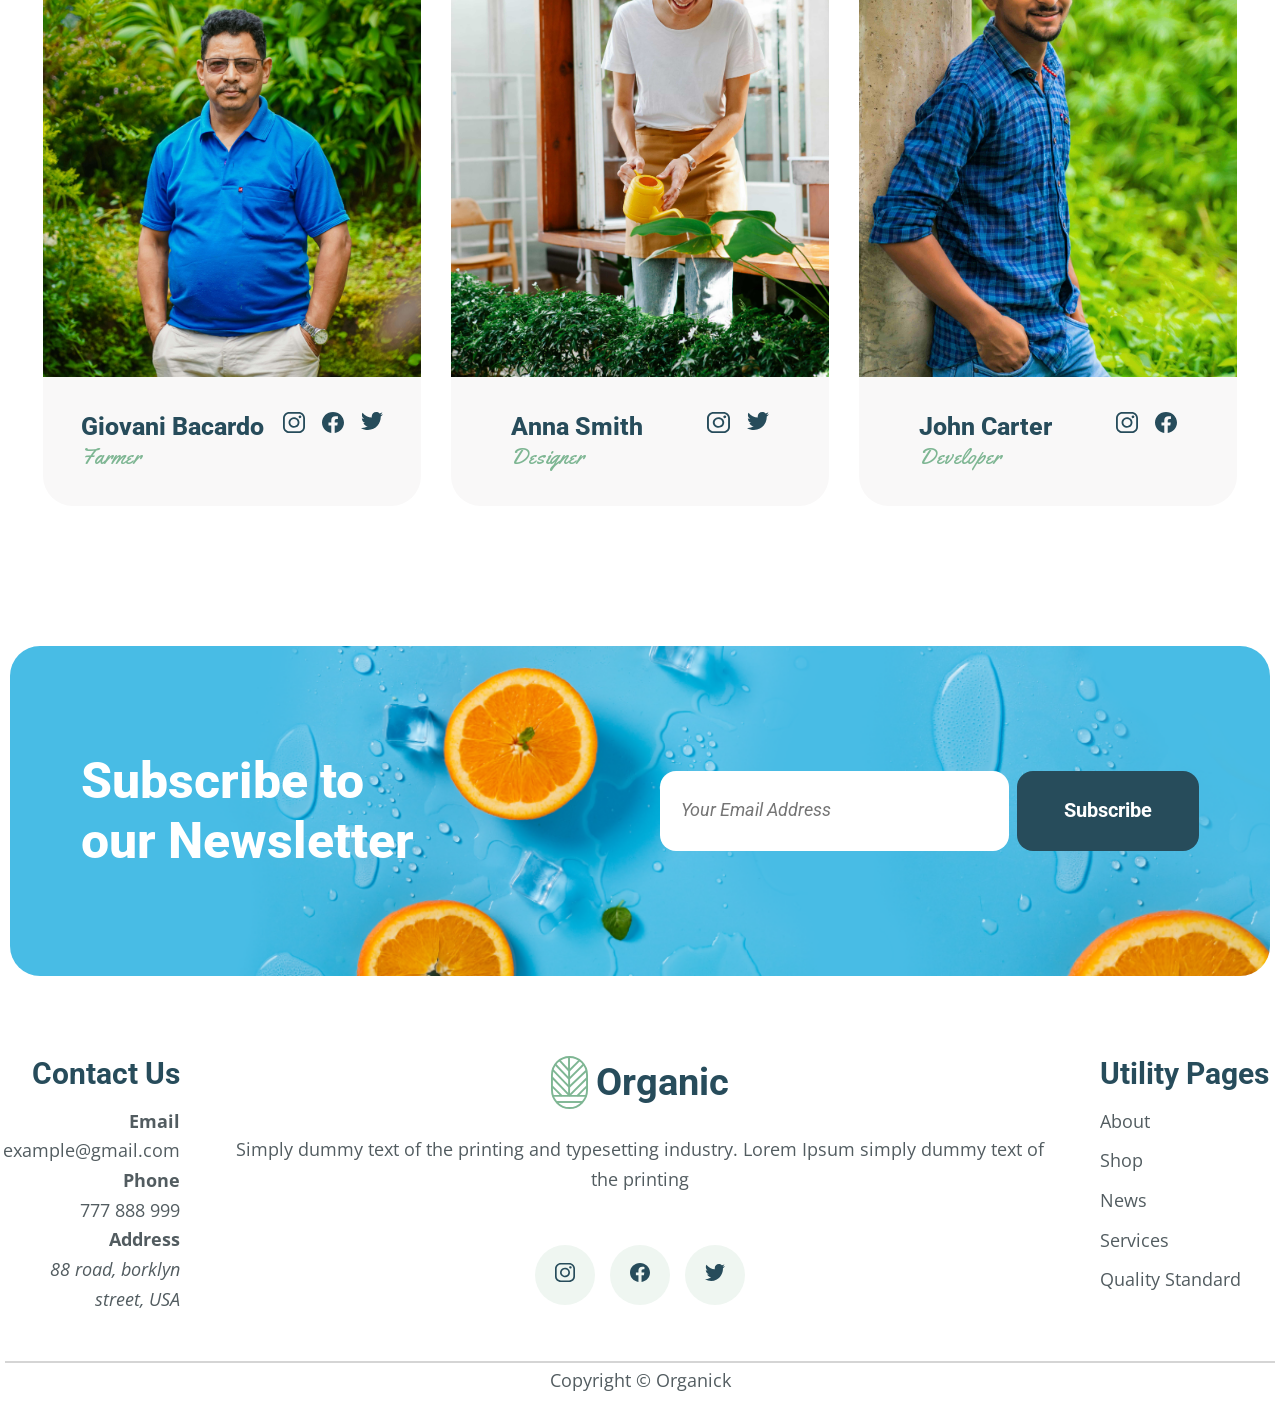
==== commit 874fffcb: "finale version 1.0" ====
--- a/src/pages/aboutUs/index.html
+++ b/src/pages/aboutUs/index.html
@@ -51,7 +51,7 @@
                 <h3 class="iconTitle_title">No growth hormones are used</h3>
               </div>
             </div>
-            <a href="#" class="button btn-dark-color">
+            <a href="../standards/index.html" class="button btn-dark-color">
               <span class="button_text text-white">Shop Now</span>
               <div class="button_icon">
                 <img src="../../assets/icons/aerrow-blue.svg" alt="" />
@@ -166,10 +166,10 @@
                   <span class="team-card_info_text_profession">Farmer</span>
                 </div>
                 <div class="team-card_info_messengers">
-                  <a href="#" class="team-card_info_messengers_icon"
+                  <a href="" class="team-card_info_messengers_icon"
                     ><img src="../../assets/logo/insta.svg" alt=""
                   /></a>
-                  <a href="#" class="team-card_info_messengers_icon"
+                  <a href="" class="team-card_info_messengers_icon"
                     ><img src="../../assets/logo/twiter.svg" alt=""
                   /></a>
                 </div>
--- a/src/styles/main.css
+++ b/src/styles/main.css
@@ -41,10 +41,26 @@
 @import url("components/teams.css");
 @import url("components/team-card.css");
 @import url("components/pagination.css");
+@import url("components/standards.css");
+@import url("components/article.css");
+@import url("components/services.css");
+@import url("components/product-info.css");
+@import url("components/counter-block.css");
+@import url("components/cart.css");
+@import url("components/order.css");
+@import url("components/contactBlockIcon.css");
+@import url("components/contactUs.css");
 
+.hide {
+    display: none;
+}
 .container {
     max-width: 1400px;
     margin: 0 auto;
+}
+.rigth-list * {
+    text-align: end;
+    align-self: end;
 }
 .top0 {
     top: 0px;
@@ -69,6 +85,9 @@
 }
 .mw850 {
     max-width: 850px;
+}
+.maxw600 {
+    max-width: 600px;
 }
 .m0a {
     margin: 0 auto;
@@ -108,4 +127,7 @@
 }
 .fg2 {
     flex-grow: 2;
+}
+.order2 {
+    order: 2;
 }
